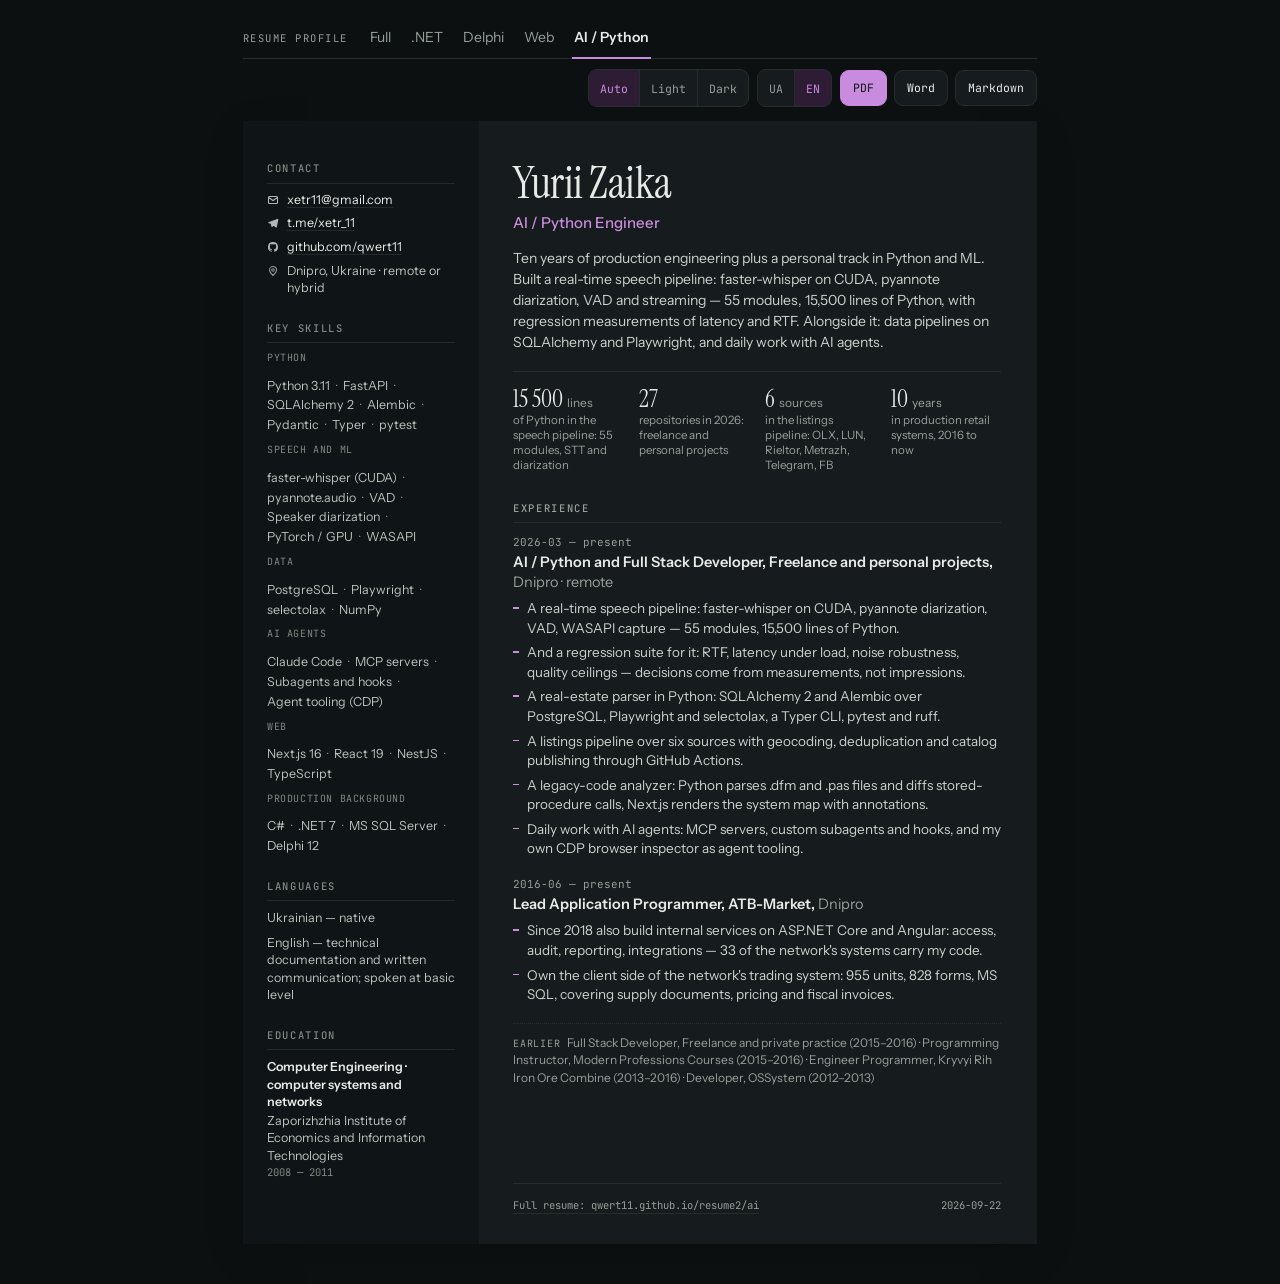
==== output/site/ai/index.html @ b4fb8780 "Одностраничник: профили как в полном резюме — Full, .NET, Delphi, Web, AI / Python - Переключатель п" ====
<!doctype html>
<html lang="en">
<head>
<meta charset="utf-8">
<meta name="viewport" content="width=device-width,initial-scale=1">
<title>Yurii Zaika — AI / Python Engineer</title>
<meta name="description" content="Ten years of production engineering plus a personal track in Python and ML. Built a real-time speech pipeline: faster-whisper on CUDA, pyannote diarization, VAD and streaming — 55 modules, 15,500 lines of Python, with regression measurements of latency and RTF. Alongside it: data pipelines on SQLAlchemy and Playwright, and daily work with AI agents.">
<link rel="preconnect" href="https://fonts.googleapis.com">
<link rel="preconnect" href="https://fonts.gstatic.com" crossorigin>
<link rel="stylesheet" href="https://fonts.googleapis.com/css2?family=Instrument+Sans:wght@400;500;600&family=Instrument+Serif&family=JetBrains+Mono:wght@400;500&display=swap">
<link rel="stylesheet" href="../assets/css/site.css">
</head>
<body data-target="ai">
<script>window.RESUME_DATA = {"profile": {"name": {"uk": "Юрій Заїка", "en": "Yurii Zaika"}, "location": {"uk": "Дніпро, Україна · віддалено або гібрид", "en": "Dnipro, Ukraine · remote or hybrid"}, "titles": {"full": {"uk": "Провідний інженер ПЗ · .NET та Delphi", "en": "Lead Software Engineer · .NET & Delphi"}, "dotnet": {"uk": "Senior .NET інженер", "en": "Senior .NET Engineer"}, "delphi": {"uk": "Senior Delphi інженер · модернізація legacy", "en": "Senior Delphi Engineer · Legacy Modernization"}, "web": {"uk": "Full Stack інженер · .NET та Angular", "en": "Full Stack Engineer · .NET & Angular"}, "ai": {"uk": "AI / Python інженер", "en": "AI / Python Engineer"}}, "summary": {"full": {"uk": "Десять років усередині ядра однієї роздрібної мережі: торгова система на Delphi, якою щодня працюють магазини, і сервіси на ASP.NET Core, що поступово забирають її функції. Доступи для 2000+ користувачів, фіскальні та EDI-інтеграції, міграція клієнта з Delphi 6 на Delphi 12.", "en": "Ten years inside the core systems of one retail network: a Delphi trading platform that stores run on daily, and ASP.NET Core services that keep taking over its functions. Access control for 2,000+ users, fiscal and EDI integrations, and an ongoing Delphi 6 to Delphi 12 client migration."}, "dotnet": {"uk": "Senior .NET інженер: ASP.NET Core та Web API на .NET 7, EF Core і T-SQL, інтеграції з Kafka, EDI, M.E.Doc та Oracle EBS, аутентифікація через OIDC, ADFS і Kerberos. Власна система керування доступом на 2000+ користувачів.", "en": "Senior .NET engineer: ASP.NET Core and Web API on .NET 7, EF Core and T-SQL, integrations over Kafka, EDI, M.E.Doc and Oracle EBS, authentication through OIDC, ADFS and Kerberos. Built the in-house access management system used by 2,000+ people."}, "delphi": {"uk": "Delphi-інженер із десятирічним досвідом супроводу торгової системи у продакшені: 955 модулів, 828 форм, MS SQL. Веду міграцію клієнта з Delphi 6 на Delphi 12 і написав інструмент звіряння форм та мапінгу БД між версіями.", "en": "Delphi engineer with ten years of production ownership of a retail trading system: 955 units, 828 forms, MS SQL. Currently migrating the client from Delphi 6 to Delphi 12, with a purpose-built tool that diffs forms and database mappings between the two versions."}, "web": {"uk": "Full stack інженер: ASP.NET Core та Web API на бекенді, Angular 13 з Kendo UI і Razor на фронті, real-time через SignalR. Внутрішні системи для роздрібної мережі — доступи, аудит, звітність, інтеграції.", "en": "Full stack engineer: ASP.NET Core and Web API on the back end, Angular 13 with Kendo UI and Razor on the front, real-time over SignalR. Internal systems for a retail network: access control, audit, reporting, integrations."}, "ai": {"uk": "Десять років промислової розробки — і власний трек у Python та ML. Побудував голосовий пайплайн реального часу: faster-whisper на CUDA, діаризація pyannote, VAD і потокова обробка — 55 модулів, 15 500 рядків Python, з регресійними замірами затримки та RTF. Поряд — конвеєри даних на SQLAlchemy і Playwright та щоденна робота з ІІ-агентами.", "en": "Ten years of production engineering plus a personal track in Python and ML. Built a real-time speech pipeline: faster-whisper on CUDA, pyannote diarization, VAD and streaming — 55 modules, 15,500 lines of Python, with regression measurements of latency and RTF. Alongside it: data pipelines on SQLAlchemy and Playwright, and daily work with AI agents."}}, "contacts": [{"id": "email", "label": "xetr11@gmail.com", "href": "mailto:xetr11@gmail.com"}, {"id": "telegram", "label": "t.me/xetr_11", "href": "https://t.me/xetr_11"}, {"id": "github", "label": "github.com/qwert11", "href": "https://github.com/qwert11"}], "metrics": [{"value": "10", "unit": {"uk": "років", "en": "years"}, "label": {"uk": "у виробничих системах роздрібу, з 2016 і донині", "en": "in production retail systems, 2016 to now"}, "tags": ["full", "dotnet", "delphi", "web", "ai"]}, {"value": "2 000+", "unit": {"uk": "", "en": ""}, "label": {"uk": "користувачів у системі доступів, яку я побудував", "en": "users on the access system I built"}, "tags": ["full", "dotnet", "web"]}, {"value": "33", "unit": {"uk": "", "en": ""}, "label": {"uk": "внутрішні системи мережі, у яких є мій код", "en": "internal systems of the network carry my code"}, "tags": ["full", "dotnet", "delphi", "web"]}, {"value": "2", "unit": {"uk": "стеки", "en": "stacks"}, "label": {"uk": "Delphi і .NET — паралельно, без зупинки бізнесу", "en": "Delphi and .NET in parallel, with the business running"}, "tags": ["full", "delphi"]}, {"value": "955", "unit": {"uk": "модулів", "en": "units"}, "label": {"uk": "і 828 форм у клієнті торгової системи", "en": "and 828 forms in the trading system client"}, "tags": ["delphi"]}, {"value": ".NET 7", "unit": {"uk": "", "en": ""}, "label": {"uk": "основна платформа сервісів; ще 3.1, 5 і 6 у супроводі", "en": "the main service platform; 3.1, 5 and 6 also in support"}, "tags": ["dotnet", "web"]}, {"value": "15 500", "unit": {"uk": "рядків", "en": "lines"}, "label": {"uk": "Python у голосовому пайплайні: 55 модулів, STT і діаризація", "en": "of Python in the speech pipeline: 55 modules, STT and diarization"}, "tags": ["ai", "python"]}, {"value": "27", "unit": {"uk": "", "en": ""}, "label": {"uk": "репозиторіїв за 2026 рік: фриланс і власні проєкти", "en": "repositories in 2026: freelance and personal projects"}, "tags": ["ai", "python", "web"]}, {"value": "6", "unit": {"uk": "джерел", "en": "sources"}, "label": {"uk": "у конвеєрі збору оголошень: OLX, ЛУН, Rieltor, Metrazh, Telegram, FB", "en": "in the listings pipeline: OLX, LUN, Rieltor, Metrazh, Telegram, FB"}, "tags": ["ai", "python"]}], "sections": {"stack": {"uk": "Стек", "en": "Stack"}, "strengths": {"uk": "Що я зробив", "en": "What I delivered"}, "summary_cards": {"uk": "Коротко", "en": "At a glance"}, "projects": {"uk": "Ключові проєкти", "en": "Key projects"}, "details": {"uk": "Досвід", "en": "Experience"}, "education": {"uk": "Освіта та сертифікати", "en": "Education and certificates"}, "domain": {"uk": "Предметна область", "en": "Domain knowledge"}, "languages": {"uk": "Мови", "en": "Languages"}, "side": {"uk": "Код на GitHub", "en": "Code on GitHub"}}, "ui": {"auto": {"uk": "Авто", "en": "Auto"}, "light": {"uk": "Світла", "en": "Light"}, "dark": {"uk": "Темна", "en": "Dark"}, "pdf": {"uk": "PDF", "en": "PDF"}, "word": {"uk": "Word", "en": "Word"}, "markdown": {"uk": "Markdown", "en": "Markdown"}, "full": {"uk": "Все", "en": "Full"}, "dotnet": {"uk": ".NET", "en": ".NET"}, "delphi": {"uk": "Delphi", "en": "Delphi"}, "web": {"uk": "Web", "en": "Web"}, "ai": {"uk": "AI / Python", "en": "AI / Python"}, "ua": {"uk": "Укр", "en": "UA"}, "en": {"uk": "Анг", "en": "EN"}, "details_anchor": {"uk": "Деталі нижче", "en": "Details below"}, "present": {"uk": "донині", "en": "present"}, "profiles_hint": {"uk": "Профіль резюме", "en": "Resume profile"}}}, "sections": {"stack": {"uk": "Стек", "en": "Stack"}, "strengths": {"uk": "Що я зробив", "en": "What I delivered"}, "summary_cards": {"uk": "Коротко", "en": "At a glance"}, "projects": {"uk": "Ключові проєкти", "en": "Key projects"}, "details": {"uk": "Досвід", "en": "Experience"}, "education": {"uk": "Освіта та сертифікати", "en": "Education and certificates"}, "domain": {"uk": "Предметна область", "en": "Domain knowledge"}, "languages": {"uk": "Мови", "en": "Languages"}, "side": {"uk": "Код на GitHub", "en": "Code on GitHub"}}, "ui": {"auto": {"uk": "Авто", "en": "Auto"}, "light": {"uk": "Світла", "en": "Light"}, "dark": {"uk": "Темна", "en": "Dark"}, "pdf": {"uk": "PDF", "en": "PDF"}, "word": {"uk": "Word", "en": "Word"}, "markdown": {"uk": "Markdown", "en": "Markdown"}, "full": {"uk": "Все", "en": "Full"}, "dotnet": {"uk": ".NET", "en": ".NET"}, "delphi": {"uk": "Delphi", "en": "Delphi"}, "web": {"uk": "Web", "en": "Web"}, "ai": {"uk": "AI / Python", "en": "AI / Python"}, "ua": {"uk": "Укр", "en": "UA"}, "en": {"uk": "Анг", "en": "EN"}, "details_anchor": {"uk": "Деталі нижче", "en": "Details below"}, "present": {"uk": "донині", "en": "present"}, "profiles_hint": {"uk": "Профіль резюме", "en": "Resume profile"}}, "titleTextObj": {"uk": "AI / Python інженер", "en": "AI / Python Engineer"}, "summaryTextObj": {"uk": "Десять років промислової розробки — і власний трек у Python та ML. Побудував голосовий пайплайн реального часу: faster-whisper на CUDA, діаризація pyannote, VAD і потокова обробка — 55 модулів, 15 500 рядків Python, з регресійними замірами затримки та RTF. Поряд — конвеєри даних на SQLAlchemy і Playwright та щоденна робота з ІІ-агентами.", "en": "Ten years of production engineering plus a personal track in Python and ML. Built a real-time speech pipeline: faster-whisper on CUDA, pyannote diarization, VAD and streaming — 55 modules, 15,500 lines of Python, with regression measurements of latency and RTF. Alongside it: data pipelines on SQLAlchemy and Playwright, and daily work with AI agents."}};</script>
<script src="../assets/js/theme.js"></script>

<a class="skip" href="#main">Skip to content</a>

<div class="page">

  <nav class="profiles" aria-label="Resume profiles">
    <span class="profiles-hint" data-i18n-profiles-hint></span>
    <a href="../index.html" class="" data-i18n-nav-full></a>
    <a href="../dotnet/index.html" class="" data-i18n-nav-dotnet></a>
    <a href="../delphi/index.html" class="" data-i18n-nav-delphi></a>
    <a href="../web/index.html" class="" data-i18n-nav-web></a>
    <a href="../ai/index.html" class="active" data-i18n-nav-ai></a>
  </nav>

  <nav class="tools" aria-label="Page controls">
    <div class="seg" role="group" aria-label="Theme">
      <button type="button" data-theme-mode="auto"></button><button type="button" data-theme-mode="light"></button><button type="button" data-theme-mode="dark"></button>
    </div>
    <div class="seg" role="group" aria-label="Language">
      <button type="button" data-lang="uk"></button><button type="button" data-lang="en"></button>
    </div>
    <div class="dl">
      <a class="btn primary" href="resume.pdf" data-dl-pdf data-i18n-btn-pdf></a>
      <a class="btn" href="resume.docx" data-dl-docx data-i18n-btn-word></a>
      <a class="btn" href="resume.md" data-dl-md data-i18n-btn-markdown></a>
    </div>
  </nav>

  <div class="sheet">

    <aside class="side">
      <section class="sblock">
        <h2 data-i18n-section-contacts></h2>
        <ul class="contacts">
          <li class="c-email"><a href="mailto:xetr11@gmail.com">xetr11@gmail.com</a></li>
          <li class="c-telegram"><a href="https://t.me/xetr_11" target="_blank" rel="noopener">t.me/xetr_11</a></li>
          <li class="c-github"><a href="https://github.com/qwert11" target="_blank" rel="noopener">github.com/qwert11</a></li>
          <li class="c-place" data-uk="Дніпро, Україна · віддалено або гібрид" data-en="Dnipro, Ukraine · remote or hybrid">Dnipro, Ukraine · remote or hybrid</li>
        </ul>
      </section>

      <section class="sblock">
        <h2 data-i18n-section-stack></h2>
        <dl class="stack">
          <dt data-uk="Python" data-en="Python">Python</dt>
          <dd><span data-uk="Python 3.11" data-en="Python 3.11">Python 3.11</span> <span data-uk="FastAPI" data-en="FastAPI">FastAPI</span> <span data-uk="SQLAlchemy 2" data-en="SQLAlchemy 2">SQLAlchemy 2</span> <span data-uk="Alembic" data-en="Alembic">Alembic</span> <span data-uk="Pydantic" data-en="Pydantic">Pydantic</span> <span data-uk="Typer" data-en="Typer">Typer</span> <span data-uk="pytest" data-en="pytest">pytest</span> </dd>
          <dt data-uk="Мова та ML" data-en="Speech and ML">Speech and ML</dt>
          <dd><span data-uk="faster-whisper (CUDA)" data-en="faster-whisper (CUDA)">faster-whisper (CUDA)</span> <span data-uk="pyannote.audio" data-en="pyannote.audio">pyannote.audio</span> <span data-uk="VAD" data-en="VAD">VAD</span> <span data-uk="Діаризація мовців" data-en="Speaker diarization">Speaker diarization</span> <span data-uk="PyTorch / GPU" data-en="PyTorch / GPU">PyTorch / GPU</span> <span data-uk="WASAPI" data-en="WASAPI">WASAPI</span> </dd>
          <dt data-uk="Дані" data-en="Data">Data</dt>
          <dd><span data-uk="PostgreSQL" data-en="PostgreSQL">PostgreSQL</span> <span data-uk="Playwright" data-en="Playwright">Playwright</span> <span data-uk="selectolax" data-en="selectolax">selectolax</span> <span data-uk="NumPy" data-en="NumPy">NumPy</span> </dd>
          <dt data-uk="ІІ-агенти" data-en="AI agents">AI agents</dt>
          <dd><span data-uk="Claude Code" data-en="Claude Code">Claude Code</span> <span data-uk="MCP-сервери" data-en="MCP servers">MCP servers</span> <span data-uk="Субагенти та хуки" data-en="Subagents and hooks">Subagents and hooks</span> <span data-uk="Інструменти для агентів (CDP)" data-en="Agent tooling (CDP)">Agent tooling (CDP)</span> </dd>
          <dt data-uk="Веб" data-en="Web">Web</dt>
          <dd><span data-uk="Next.js 16" data-en="Next.js 16">Next.js 16</span> <span data-uk="React 19" data-en="React 19">React 19</span> <span data-uk="NestJS" data-en="NestJS">NestJS</span> <span data-uk="TypeScript" data-en="TypeScript">TypeScript</span> </dd>
          <dt data-uk="Промисловий фон" data-en="Production background">Production background</dt>
          <dd><span data-uk="C#" data-en="C#">C#</span> <span data-uk=".NET 7" data-en=".NET 7">.NET 7</span> <span data-uk="MS SQL Server" data-en="MS SQL Server">MS SQL Server</span> <span data-uk="Delphi 12" data-en="Delphi 12">Delphi 12</span> </dd>
        </dl>
      </section>

      <section class="sblock">
        <h2 data-i18n-section-languages></h2>
        <ul class="plain">
          <li data-uk="Українська — рідна" data-en="Ukrainian — native">Ukrainian — native</li>
          <li data-uk="Англійська — технічна документація і листування; розмовна — базова" data-en="English — technical documentation and written communication; spoken at basic level">English — technical documentation and written communication; spoken at basic level</li>
        </ul>
      </section>

      <section class="sblock">
        <h2 data-i18n-section-education></h2>
        <ul class="plain edu">
          <li>
            <b data-uk="Комп'ютерна інженерія · комп'ютерні системи та мережі" data-en="Computer Engineering · computer systems and networks">Computer Engineering · computer systems and networks</b>
            <span data-uk="Запорізький інститут економіки та інформаційних технологій" data-en="Zaporizhzhia Institute of Economics and Information Technologies">Zaporizhzhia Institute of Economics and Information Technologies</span>
            <span class="when">2008 — 2011</span>
          </li>
        </ul>
      </section>
    </aside>

    <main id="main" class="body">
      <header class="head">
        <h1 data-i18n-name>Yurii Zaika</h1>
        <p class="role" data-i18n-target-title>AI / Python Engineer</p>
        <p class="summary" data-i18n-summary>Ten years of production engineering plus a personal track in Python and ML. Built a real-time speech pipeline: faster-whisper on CUDA, pyannote diarization, VAD and streaming — 55 modules, 15,500 lines of Python, with regression measurements of latency and RTF. Alongside it: data pipelines on SQLAlchemy and Playwright, and daily work with AI agents.</p>
      </header>

      <ul class="figures">
        <li>
          <b>15 500 <span data-uk="рядків" data-en="lines">lines</span></b>
          <span data-uk="Python у голосовому пайплайні: 55 модулів, STT і діаризація" data-en="of Python in the speech pipeline: 55 modules, STT and diarization">of Python in the speech pipeline: 55 modules, STT and diarization</span>
        </li>
        <li>
          <b>27</b>
          <span data-uk="репозиторіїв за 2026 рік: фриланс і власні проєкти" data-en="repositories in 2026: freelance and personal projects">repositories in 2026: freelance and personal projects</span>
        </li>
        <li>
          <b>6 <span data-uk="джерел" data-en="sources">sources</span></b>
          <span data-uk="у конвеєрі збору оголошень: OLX, ЛУН, Rieltor, Metrazh, Telegram, FB" data-en="in the listings pipeline: OLX, LUN, Rieltor, Metrazh, Telegram, FB">in the listings pipeline: OLX, LUN, Rieltor, Metrazh, Telegram, FB</span>
        </li>
        <li>
          <b>10 <span data-uk="років" data-en="years">years</span></b>
          <span data-uk="у виробничих системах роздрібу, з 2016 і донині" data-en="in production retail systems, 2016 to now">in production retail systems, 2016 to now</span>
        </li>
      </ul>

      <section class="block">
        <h2 data-i18n-section-details></h2>
        <article class="job">
          <p class="when">2026-03 — <span data-i18n-present></span></p>
          <h3><span data-uk="AI / Python та full stack розробник" data-en="AI / Python and Full Stack Developer">AI / Python and Full Stack Developer</span>, <span data-uk="Фриланс і власні проєкти" data-en="Freelance and personal projects">Freelance and personal projects</span>, <span class="city" data-uk="Дніпро · віддалено" data-en="Dnipro · remote">Dnipro · remote</span></h3>
          <ul class="points">
            <li data-uk="Голосовий пайплайн реального часу: faster-whisper на CUDA, діаризація pyannote, VAD, потоковий захват WASAPI — 55 модулів, 15 500 рядків Python." data-en="A real-time speech pipeline: faster-whisper on CUDA, pyannote diarization, VAD, WASAPI capture — 55 modules, 15,500 lines of Python.">A real-time speech pipeline: faster-whisper on CUDA, pyannote diarization, VAD, WASAPI capture — 55 modules, 15,500 lines of Python.</li>
            <li data-uk="Для нього ж — набір регресійних замірів: RTF, затримка під навантаженням, стійкість до шуму, межі якості; рішення приймаю за цифрами, а не на слух." data-en="And a regression suite for it: RTF, latency under load, noise robustness, quality ceilings — decisions come from measurements, not impressions.">And a regression suite for it: RTF, latency under load, noise robustness, quality ceilings — decisions come from measurements, not impressions.</li>
            <li data-uk="Парсер нерухомості на Python: SQLAlchemy 2 і Alembic поверх PostgreSQL, Playwright та selectolax, CLI на Typer, pytest і ruff." data-en="A real-estate parser in Python: SQLAlchemy 2 and Alembic over PostgreSQL, Playwright and selectolax, a Typer CLI, pytest and ruff.">A real-estate parser in Python: SQLAlchemy 2 and Alembic over PostgreSQL, Playwright and selectolax, a Typer CLI, pytest and ruff.</li>
            <li data-uk="Конвеєр збору оголошень із шести джерел із геокодуванням, дедублікацією і публікацією каталогу через GitHub Actions." data-en="A listings pipeline over six sources with geocoding, deduplication and catalog publishing through GitHub Actions.">A listings pipeline over six sources with geocoding, deduplication and catalog publishing through GitHub Actions.</li>
            <li data-uk="Аналізатор legacy-коду: Python розбирає .dfm і .pas та звіряє виклики процедур, Next.js показує карту системи з анотаціями." data-en="A legacy-code analyzer: Python parses .dfm and .pas files and diffs stored-procedure calls, Next.js renders the system map with annotations.">A legacy-code analyzer: Python parses .dfm and .pas files and diffs stored-procedure calls, Next.js renders the system map with annotations.</li>
            <li data-uk="Щоденна робота з ІІ-агентами: MCP-сервери, власні субагенти та хуки, свій CDP-інспектор браузера як інструмент для агентів." data-en="Daily work with AI agents: MCP servers, custom subagents and hooks, and my own CDP browser inspector as agent tooling.">Daily work with AI agents: MCP servers, custom subagents and hooks, and my own CDP browser inspector as agent tooling.</li>
          </ul>
        </article>
        <article class="job">
          <p class="when">2016-06 — <span data-i18n-present></span></p>
          <h3><span data-uk="Провідний прикладний програміст" data-en="Lead Application Programmer">Lead Application Programmer</span>, <span data-uk="АТБ-Маркет" data-en="ATB-Market">ATB-Market</span>, <span class="city" data-uk="Дніпро" data-en="Dnipro">Dnipro</span></h3>
          <ul class="points">
            <li data-uk="З 2018 паралельно будую внутрішні сервіси на ASP.NET Core і Angular: доступи, аудит, звітність, інтеграції — 33 системи мережі містять мій код." data-en="Since 2018 also build internal services on ASP.NET Core and Angular: access, audit, reporting, integrations — 33 of the network's systems carry my code.">Since 2018 also build internal services on ASP.NET Core and Angular: access, audit, reporting, integrations — 33 of the network's systems carry my code.</li>
            <li data-uk="Відповідаю за клієнтську частину торгової системи мережі: 955 модулів, 828 форм, MS SQL — документи постачання, ціни, фіскальні накладні." data-en="Own the client side of the network's trading system: 955 units, 828 forms, MS SQL, covering supply documents, pricing and fiscal invoices.">Own the client side of the network's trading system: 955 units, 828 forms, MS SQL, covering supply documents, pricing and fiscal invoices.</li>
          </ul>
        </article>
        <p class="earlier"><span class="lbl" data-i18n-earlier></span> <span data-uk="Фулстек-розробник, Фриланс і приватна практика (2015–2016) · Викладач програмування, Курси сучасних професій (2015–2016) · Інженер-програміст, Криворізький залізорудний комбінат (2013–2016) · Програміст, ОССистем (2012–2013)" data-en="Full Stack Developer, Freelance and private practice (2015–2016) · Programming Instructor, Modern Professions Courses (2015–2016) · Engineer Programmer, Kryvyi Rih Iron Ore Combine (2013–2016) · Developer, OSSystem (2012–2013)">Full Stack Developer, Freelance and private practice (2015–2016) · Programming Instructor, Modern Professions Courses (2015–2016) · Engineer Programmer, Kryvyi Rih Iron Ore Combine (2013–2016) · Developer, OSSystem (2012–2013)</span></p>
      </section>

      <footer class="foot">
        <a href="https://qwert11.github.io/resume2/ai/" target="_blank" rel="noopener" data-i18n-full-link>https://qwert11.github.io/resume2/ai/</a>
        <span class="muted">2026-09-22</span>
      </footer>
    </main>

  </div>
</div>

<script src="../assets/js/i18n.js"></script>
</body>
</html>
---- output/site/assets/css/site.css ----
/* ---------------------------------------------------------------
   One-page resume: an A4 sheet with a dark side column.
   Screen: the sheet at A4 proportions on a tinted ground.
   Print: exactly one A4 page, the side column running full height.
   Type: Instrument Serif (name) · Instrument Sans (text) · JetBrains Mono (data)
   --------------------------------------------------------------- */

:root{
  --ground:#E6E8E5;
  --sheet:#FFFFFF;
  --side:#2B3034;
  --side-ink:#F2F4F1;
  --side-soft:#C9CFCA;
  --side-muted:#98A19B;
  --side-line:#3E4449;
  --ink:#111417;
  --ink-soft:#2C3335;
  --muted:#5C6560;
  --line:#DCE0DA;
  --accent:#14614E;
  --accent-soft:#E3EFE9;
  --accent-ink:#FFFFFF;
  color-scheme:light;
}
:root[data-theme="dark"]{
  --ground:#0C1011;
  --sheet:#161B1D;
  --side:#0F1416;
  --side-ink:#E7EBE8;
  --side-soft:#B9C2BC;
  --side-muted:#7E8983;
  --side-line:#232A2C;
  --ink:#E7EBE8;
  --ink-soft:#CAD2CD;
  --muted:#95A09A;
  --line:#262D2F;
  --accent:#5CC79E;
  --accent-soft:#16332A;
  --accent-ink:#0A1311;
  color-scheme:dark;
}

body[data-target="dotnet"]{--accent:#4B32A8;--accent-soft:#EAE6F8}
body[data-target="delphi"]{--accent:#9E4522;--accent-soft:#F6E7DF}
body[data-target="web"]{--accent:#0F6472;--accent-soft:#E0EEF1}
body[data-target="ai"]{--accent:#7A3E8F;--accent-soft:#F1E6F5}
:root[data-theme="dark"] body[data-target="dotnet"]{--accent:#A48CF0;--accent-soft:#221B3C}
:root[data-theme="dark"] body[data-target="delphi"]{--accent:#E0875C;--accent-soft:#332015}
:root[data-theme="dark"] body[data-target="web"]{--accent:#55C2CE;--accent-soft:#122E33}
:root[data-theme="dark"] body[data-target="ai"]{--accent:#C98BDD;--accent-soft:#2E1C35}

*{box-sizing:border-box}
html,body{margin:0;padding:0}
body{
  background:var(--ground);
  color:var(--ink);
  font-family:"Instrument Sans","Segoe UI",Helvetica,Arial,sans-serif;
  font-size:14px;
  line-height:1.45;
  -webkit-font-smoothing:antialiased;
}
a{color:var(--accent)}
a:focus-visible,button:focus-visible{outline:2px solid var(--accent);outline-offset:2px}
.skip{position:absolute;left:-9999px;top:0;background:var(--accent);color:var(--accent-ink);padding:10px 14px;z-index:5}
.skip:focus{left:12px;top:12px}
p{margin:0}
h2{
  margin:0 0 8px;font-family:"JetBrains Mono",monospace;font-size:10.5px;font-weight:500;
  letter-spacing:.16em;text-transform:uppercase;
}

.page{max-width:794px;margin:0 auto;padding:18px 0 40px}

/* ---------- profile switcher and controls above the sheet ---------- */
.profiles{display:flex;flex-wrap:wrap;align-items:center;gap:4px 16px;margin:0 0 10px;border-bottom:1px solid var(--line)}
.profiles-hint{
  font-family:"JetBrains Mono",monospace;font-size:10.5px;letter-spacing:.14em;
  text-transform:uppercase;color:var(--muted);margin-right:4px;
}
.profiles a{
  padding:9px 2px 10px;color:var(--muted);text-decoration:none;min-height:36px;
  font-size:14px;border-bottom:2px solid transparent;margin-bottom:-1px;
}
.profiles a:hover{color:var(--ink)}
.profiles a.active{color:var(--ink);border-bottom-color:var(--accent);font-weight:600}
.tools{display:flex;flex-wrap:wrap;align-items:center;justify-content:flex-end;gap:8px;margin:0 0 14px}
.seg{display:inline-flex;border:1px solid var(--line);border-radius:9px;overflow:hidden;background:var(--sheet)}
.seg button{
  border:0;background:transparent;color:var(--muted);cursor:pointer;
  font-family:"JetBrains Mono",monospace;font-size:11.5px;padding:7px 11px;min-height:36px;
}
.seg button+button{border-left:1px solid var(--line)}
.seg button.active{background:var(--accent-soft);color:var(--accent)}
.dl{display:flex;gap:7px;flex-wrap:wrap;justify-content:flex-end}
.btn{
  display:inline-flex;align-items:center;min-height:36px;
  border:1px solid var(--line);border-radius:9px;padding:6px 12px;
  background:var(--sheet);color:var(--ink);text-decoration:none;
  font-family:"JetBrains Mono",monospace;font-size:11.5px;
}
.btn:hover{border-color:var(--accent);color:var(--accent)}
.btn.primary{background:var(--accent);border-color:var(--accent);color:var(--accent-ink)}

/* ---------- the sheet ---------- */
.sheet{
  display:grid;grid-template-columns:236px minmax(0,1fr);
  background:var(--sheet);min-height:1123px;
  box-shadow:0 1px 2px rgba(0,0,0,.08),0 12px 40px rgba(0,0,0,.10);
}

/* ---------- side column ---------- */
.side{
  background:var(--side);color:var(--side-ink);
  padding:40px 24px 32px;
}
.side h2{color:var(--side-muted);border-bottom:1px solid var(--side-line);padding-bottom:6px}
.sblock+.sblock{margin-top:24px}
.contacts{list-style:none;margin:0;padding:0;display:flex;flex-direction:column;gap:7px;font-size:12.5px;line-height:1.35}
.contacts li{position:relative;padding-left:20px;word-break:break-word}
.contacts li::before{
  content:"";position:absolute;left:0;top:2px;width:12px;height:12px;
  background:currentColor;opacity:.75;
  -webkit-mask:var(--icon) center/contain no-repeat;mask:var(--icon) center/contain no-repeat;
}
.c-email{--icon:url("data:image/svg+xml,%3Csvg xmlns='http://www.w3.org/2000/svg' viewBox='0 0 24 24' fill='none' stroke='%23000' stroke-width='2.2'%3E%3Crect x='3' y='5' width='18' height='14' rx='2'/%3E%3Cpath d='M3 7l9 6 9-6'/%3E%3C/svg%3E")}
.c-telegram{--icon:url("data:image/svg+xml,%3Csvg xmlns='http://www.w3.org/2000/svg' viewBox='0 0 24 24' fill='%23000'%3E%3Cpath d='M21.5 3.5L2.8 10.7c-1 .4-1 1.2-.2 1.5l4.7 1.5 1.8 5.6c.2.6.4.8.9.8.4 0 .6-.2.9-.4l2.3-2.2 4.7 3.5c.9.5 1.5.2 1.7-.8l3.1-14.7c.3-1.3-.5-1.8-1.2-1.5z'/%3E%3C/svg%3E")}
.c-github{--icon:url("data:image/svg+xml,%3Csvg xmlns='http://www.w3.org/2000/svg' viewBox='0 0 24 24' fill='%23000'%3E%3Cpath d='M12 2a10 10 0 00-3.2 19.5c.5.1.7-.2.7-.5v-1.8c-2.8.6-3.4-1.3-3.4-1.3-.4-1.2-1.1-1.5-1.1-1.5-.9-.6.1-.6.1-.6 1 .1 1.5 1 1.5 1 .9 1.6 2.4 1.1 3 .9.1-.7.4-1.1.6-1.4-2.2-.2-4.6-1.1-4.6-4.9 0-1.1.4-2 1-2.7-.1-.3-.4-1.3.1-2.7 0 0 .8-.3 2.8 1a9.5 9.5 0 015 0c1.9-1.3 2.8-1 2.8-1 .5 1.4.2 2.4.1 2.7.6.7 1 1.6 1 2.7 0 3.8-2.3 4.7-4.6 4.9.4.3.7.9.7 1.9v2.8c0 .3.2.6.7.5A10 10 0 0012 2z'/%3E%3C/svg%3E")}
.c-place{--icon:url("data:image/svg+xml,%3Csvg xmlns='http://www.w3.org/2000/svg' viewBox='0 0 24 24' fill='none' stroke='%23000' stroke-width='2.2'%3E%3Cpath d='M12 21s-7-6.2-7-11a7 7 0 0114 0c0 4.8-7 11-7 11z'/%3E%3Ccircle cx='12' cy='10' r='2.5'/%3E%3C/svg%3E");color:var(--side-soft)}
.contacts a{color:var(--side-ink);text-decoration:none;border-bottom:1px solid var(--side-line)}
.contacts a:hover{color:#fff;border-bottom-color:var(--side-soft)}

.stack{margin:0;display:flex;flex-direction:column;gap:9px}
.stack dt{
  font-family:"JetBrains Mono",monospace;font-size:10px;letter-spacing:.06em;
  text-transform:uppercase;color:var(--side-muted);
}
.stack dd{margin:3px 0 0;display:flex;flex-wrap:wrap;gap:3px 0;font-size:12.5px;line-height:1.35;color:var(--side-soft)}
.stack dd span{white-space:nowrap}
.stack dd span:not(:last-child)::after{content:"·";color:var(--side-muted);margin:0 6px}

.plain{list-style:none;margin:0;padding:0;display:flex;flex-direction:column;gap:7px}
.side .plain li{font-size:12.5px;line-height:1.4;color:var(--side-soft)}
.edu li{display:flex;flex-direction:column;gap:1px}
.edu b{font-weight:600;color:var(--side-ink)}
.edu .when{font-family:"JetBrains Mono",monospace;font-size:10.5px;color:var(--side-muted)}

/* ---------- main column ---------- */
.body{padding:40px 36px 30px 34px;display:flex;flex-direction:column}
.head{text-align:left}
h1{
  margin:0;font-family:"Instrument Serif",Georgia,serif;font-weight:400;
  font-size:44px;line-height:1.02;letter-spacing:-.01em;
}
.role{margin:6px 0 0;font-size:15px;font-weight:500;color:var(--accent)}
.summary{margin:14px 0 0;font-size:14px;line-height:1.5;color:var(--ink-soft)}

.figures{
  display:grid;grid-template-columns:repeat(4,1fr);gap:10px 16px;
  margin:18px 0 0;padding:14px 0 0;border-top:1px solid var(--line);list-style:none;
}
.figures b{
  display:block;font-family:"Instrument Serif",Georgia,serif;font-weight:400;
  font-size:24px;line-height:1.05;font-variant-numeric:tabular-nums;
}
.figures b span{font-family:"Instrument Sans",sans-serif;font-size:12px;color:var(--muted)}
.figures li>span{display:block;margin-top:2px;font-size:11.5px;line-height:1.3;color:var(--muted)}

.block{margin-top:28px}
.body h2{color:var(--muted);border-bottom:1px solid var(--line);padding-bottom:6px;margin-bottom:12px}
.job+.job{margin-top:18px}
.job .when{font-family:"JetBrains Mono",monospace;font-size:11px;color:var(--muted);font-variant-numeric:tabular-nums}
h3{margin:2px 0 0;font-size:14.5px;font-weight:600;line-height:1.35}
h3 .city{font-weight:400;color:var(--muted)}
.points{list-style:none;margin:7px 0 0;padding:0;display:flex;flex-direction:column;gap:5px}
.points li{position:relative;padding-left:14px;font-size:13.5px;line-height:1.45;color:var(--ink-soft)}
.points li::before{content:"";position:absolute;left:0;top:8px;width:6px;height:1.5px;background:var(--accent)}
.earlier{margin-top:18px;padding-top:10px;border-top:1px dotted var(--line);font-size:12px;line-height:1.45;color:var(--muted)}
.earlier .lbl{font-family:"JetBrains Mono",monospace;font-size:10px;letter-spacing:.08em;text-transform:uppercase;margin-right:4px}

.foot{
  margin-top:auto;padding-top:14px;
  display:flex;flex-wrap:wrap;justify-content:space-between;gap:6px 18px;
  border-top:1px solid var(--line);
  font-family:"JetBrains Mono",monospace;font-size:10.5px;color:var(--muted);
}
.foot a{color:var(--muted);text-decoration:none;border-bottom:1px solid var(--line)}
.foot a:hover{color:var(--accent);border-bottom-color:var(--accent)}
.muted{color:var(--muted)}

/* ---------- mobile ---------- */
@media screen and (max-width:820px){
  .page{padding:12px 0 24px}
  .tools,.profiles{padding:0 16px;justify-content:flex-start}
  .dl{justify-content:flex-start}
  .sheet{grid-template-columns:1fr;min-height:0;box-shadow:none}
  .side{order:2;padding:26px 16px 28px}
  .body{order:1;padding:28px 16px 22px}
  h1{font-size:clamp(32px,9vw,42px)}
  .figures{grid-template-columns:repeat(2,1fr)}
  .foot{margin-top:22px}
}
@media screen and (max-width:380px){
  .figures{grid-template-columns:1fr}
  .seg button,.btn{font-size:11px;padding:6px 9px}
}

/* ---------- print: one A4 page ---------- */
@page{size:A4;margin:0}
@media print{
  :root{
    --ground:#fff;--sheet:#fff;
    --side:#EEF0ED;--side-ink:#000;--side-soft:#1c1f21;--side-muted:#4a4f4d;--side-line:#c9cdc8;
    --ink:#000;--ink-soft:#15181a;--muted:#4a4f4d;--line:#b9bdb8;--accent:#000;--accent-soft:#eee;
  }
  html,body{background:#fff}
  body{font-size:9.2pt;line-height:1.3}
  .page{max-width:none;margin:0;padding:0}
  .tools,.profiles,.skip,.foot .muted{display:none}
  .sheet{
    grid-template-columns:60mm minmax(0,1fr);
    width:210mm;height:296.5mm;min-height:0;overflow:hidden;box-shadow:none;
    -webkit-print-color-adjust:exact;print-color-adjust:exact;
  }
  .side{padding:13mm 6mm 10mm 7mm;background:var(--side)}
  .body{padding:12mm 10mm 9mm 8mm}
  h2{font-size:7.4pt;margin-bottom:4px;padding-bottom:2px}
  .sblock+.sblock{margin-top:15px}
  .contacts{font-size:8.4pt;gap:5px}
  .contacts li{padding-left:15px}
  .contacts li::before{width:9px;height:9px;top:2px;opacity:1}
  .contacts a{border-bottom:0}
  .stack{gap:7px}
  .stack dt{font-size:7pt}
  .stack dd{font-size:8.4pt;line-height:1.3;gap:2px 0}
  .stack dd span:not(:last-child)::after{margin:0 4px}
  .side .plain li{font-size:8.4pt;line-height:1.3}
  .plain{gap:5px}
  .edu .when{font-size:7.2pt}
  h1{font-size:24pt}
  .role{font-size:10.2pt;margin-top:2px}
  .summary{margin-top:8px;font-size:9.2pt;line-height:1.35}
  .figures{margin-top:10px;padding-top:8px;gap:0 10px}
  .figures b{font-size:13.5pt;line-height:1.1}
  .figures b span{font-size:8pt}
  .figures li>span{margin-top:2px;font-size:7.4pt;line-height:1.25}
  .block{margin-top:12px}
  .body h2{margin-bottom:7px}
  .job+.job{margin-top:9px}
  .job .when{font-size:7.6pt}
  h3{font-size:9.6pt;margin-top:1px}
  .points{margin-top:4px;gap:2.5px}
  .points li{font-size:8.9pt;line-height:1.32;padding-left:10px}
  .points li::before{top:6px;width:5px}
  .earlier{margin-top:9px;padding-top:6px;font-size:8.2pt}
  .earlier .lbl{font-size:6.8pt}
  .foot{padding-top:5px;font-size:7.4pt}
  .job,.plain li,.figures li{break-inside:avoid}
  a{text-decoration:none;color:inherit}
}
@media (prefers-reduced-motion:reduce){*{animation:none!important;transition:none!important}}
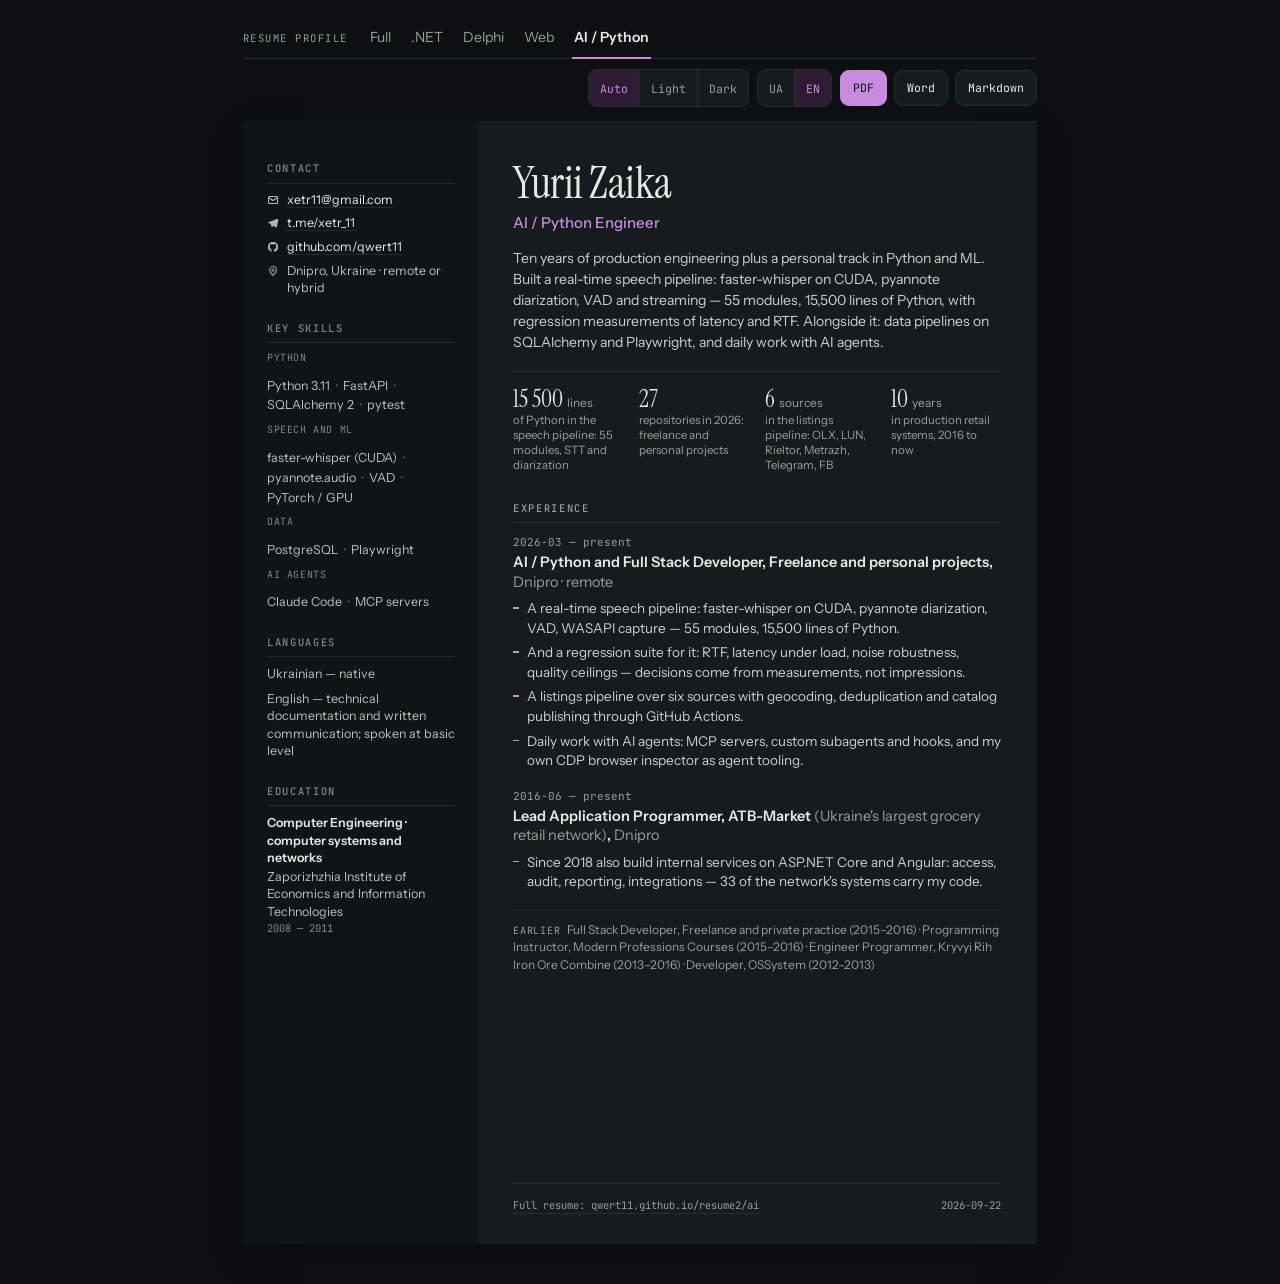
==== commit 5aff63d4: "Одностраничник: половина листа — только вехи, которые продают - На профиль не больше пяти пунктов, ч" ====
--- a/output/site/ai/index.html
+++ b/output/site/ai/index.html
@@ -58,17 +58,13 @@
         <h2 data-i18n-section-stack></h2>
         <dl class="stack">
           <dt data-uk="Python" data-en="Python">Python</dt>
-          <dd><span data-uk="Python 3.11" data-en="Python 3.11">Python 3.11</span> <span data-uk="FastAPI" data-en="FastAPI">FastAPI</span> <span data-uk="SQLAlchemy 2" data-en="SQLAlchemy 2">SQLAlchemy 2</span> <span data-uk="Alembic" data-en="Alembic">Alembic</span> <span data-uk="Pydantic" data-en="Pydantic">Pydantic</span> <span data-uk="Typer" data-en="Typer">Typer</span> <span data-uk="pytest" data-en="pytest">pytest</span> </dd>
+          <dd><span data-uk="Python 3.11" data-en="Python 3.11">Python 3.11</span> <span data-uk="FastAPI" data-en="FastAPI">FastAPI</span> <span data-uk="SQLAlchemy 2" data-en="SQLAlchemy 2">SQLAlchemy 2</span> <span data-uk="pytest" data-en="pytest">pytest</span> </dd>
           <dt data-uk="Мова та ML" data-en="Speech and ML">Speech and ML</dt>
-          <dd><span data-uk="faster-whisper (CUDA)" data-en="faster-whisper (CUDA)">faster-whisper (CUDA)</span> <span data-uk="pyannote.audio" data-en="pyannote.audio">pyannote.audio</span> <span data-uk="VAD" data-en="VAD">VAD</span> <span data-uk="Діаризація мовців" data-en="Speaker diarization">Speaker diarization</span> <span data-uk="PyTorch / GPU" data-en="PyTorch / GPU">PyTorch / GPU</span> <span data-uk="WASAPI" data-en="WASAPI">WASAPI</span> </dd>
+          <dd><span data-uk="faster-whisper (CUDA)" data-en="faster-whisper (CUDA)">faster-whisper (CUDA)</span> <span data-uk="pyannote.audio" data-en="pyannote.audio">pyannote.audio</span> <span data-uk="VAD" data-en="VAD">VAD</span> <span data-uk="PyTorch / GPU" data-en="PyTorch / GPU">PyTorch / GPU</span> </dd>
           <dt data-uk="Дані" data-en="Data">Data</dt>
-          <dd><span data-uk="PostgreSQL" data-en="PostgreSQL">PostgreSQL</span> <span data-uk="Playwright" data-en="Playwright">Playwright</span> <span data-uk="selectolax" data-en="selectolax">selectolax</span> <span data-uk="NumPy" data-en="NumPy">NumPy</span> </dd>
+          <dd><span data-uk="PostgreSQL" data-en="PostgreSQL">PostgreSQL</span> <span data-uk="Playwright" data-en="Playwright">Playwright</span> </dd>
           <dt data-uk="ІІ-агенти" data-en="AI agents">AI agents</dt>
-          <dd><span data-uk="Claude Code" data-en="Claude Code">Claude Code</span> <span data-uk="MCP-сервери" data-en="MCP servers">MCP servers</span> <span data-uk="Субагенти та хуки" data-en="Subagents and hooks">Subagents and hooks</span> <span data-uk="Інструменти для агентів (CDP)" data-en="Agent tooling (CDP)">Agent tooling (CDP)</span> </dd>
-          <dt data-uk="Веб" data-en="Web">Web</dt>
-          <dd><span data-uk="Next.js 16" data-en="Next.js 16">Next.js 16</span> <span data-uk="React 19" data-en="React 19">React 19</span> <span data-uk="NestJS" data-en="NestJS">NestJS</span> <span data-uk="TypeScript" data-en="TypeScript">TypeScript</span> </dd>
-          <dt data-uk="Промисловий фон" data-en="Production background">Production background</dt>
-          <dd><span data-uk="C#" data-en="C#">C#</span> <span data-uk=".NET 7" data-en=".NET 7">.NET 7</span> <span data-uk="MS SQL Server" data-en="MS SQL Server">MS SQL Server</span> <span data-uk="Delphi 12" data-en="Delphi 12">Delphi 12</span> </dd>
+          <dd><span data-uk="Claude Code" data-en="Claude Code">Claude Code</span> <span data-uk="MCP-сервери" data-en="MCP servers">MCP servers</span> </dd>
         </dl>
       </section>
 
@@ -126,18 +122,15 @@
           <ul class="points">
             <li data-uk="Голосовий пайплайн реального часу: faster-whisper на CUDA, діаризація pyannote, VAD, потоковий захват WASAPI — 55 модулів, 15 500 рядків Python." data-en="A real-time speech pipeline: faster-whisper on CUDA, pyannote diarization, VAD, WASAPI capture — 55 modules, 15,500 lines of Python.">A real-time speech pipeline: faster-whisper on CUDA, pyannote diarization, VAD, WASAPI capture — 55 modules, 15,500 lines of Python.</li>
             <li data-uk="Для нього ж — набір регресійних замірів: RTF, затримка під навантаженням, стійкість до шуму, межі якості; рішення приймаю за цифрами, а не на слух." data-en="And a regression suite for it: RTF, latency under load, noise robustness, quality ceilings — decisions come from measurements, not impressions.">And a regression suite for it: RTF, latency under load, noise robustness, quality ceilings — decisions come from measurements, not impressions.</li>
-            <li data-uk="Парсер нерухомості на Python: SQLAlchemy 2 і Alembic поверх PostgreSQL, Playwright та selectolax, CLI на Typer, pytest і ruff." data-en="A real-estate parser in Python: SQLAlchemy 2 and Alembic over PostgreSQL, Playwright and selectolax, a Typer CLI, pytest and ruff.">A real-estate parser in Python: SQLAlchemy 2 and Alembic over PostgreSQL, Playwright and selectolax, a Typer CLI, pytest and ruff.</li>
             <li data-uk="Конвеєр збору оголошень із шести джерел із геокодуванням, дедублікацією і публікацією каталогу через GitHub Actions." data-en="A listings pipeline over six sources with geocoding, deduplication and catalog publishing through GitHub Actions.">A listings pipeline over six sources with geocoding, deduplication and catalog publishing through GitHub Actions.</li>
-            <li data-uk="Аналізатор legacy-коду: Python розбирає .dfm і .pas та звіряє виклики процедур, Next.js показує карту системи з анотаціями." data-en="A legacy-code analyzer: Python parses .dfm and .pas files and diffs stored-procedure calls, Next.js renders the system map with annotations.">A legacy-code analyzer: Python parses .dfm and .pas files and diffs stored-procedure calls, Next.js renders the system map with annotations.</li>
             <li data-uk="Щоденна робота з ІІ-агентами: MCP-сервери, власні субагенти та хуки, свій CDP-інспектор браузера як інструмент для агентів." data-en="Daily work with AI agents: MCP servers, custom subagents and hooks, and my own CDP browser inspector as agent tooling.">Daily work with AI agents: MCP servers, custom subagents and hooks, and my own CDP browser inspector as agent tooling.</li>
           </ul>
         </article>
         <article class="job">
           <p class="when">2016-06 — <span data-i18n-present></span></p>
-          <h3><span data-uk="Провідний прикладний програміст" data-en="Lead Application Programmer">Lead Application Programmer</span>, <span data-uk="АТБ-Маркет" data-en="ATB-Market">ATB-Market</span>, <span class="city" data-uk="Дніпро" data-en="Dnipro">Dnipro</span></h3>
+          <h3><span data-uk="Провідний прикладний програміст" data-en="Lead Application Programmer">Lead Application Programmer</span>, <span data-uk="АТБ-Маркет" data-en="ATB-Market">ATB-Market</span> <span class="note" data-uk="(найбільша продуктова мережа України)" data-en="(Ukraine's largest grocery retail network)">(Ukraine's largest grocery retail network)</span>, <span class="city" data-uk="Дніпро" data-en="Dnipro">Dnipro</span></h3>
           <ul class="points">
             <li data-uk="З 2018 паралельно будую внутрішні сервіси на ASP.NET Core і Angular: доступи, аудит, звітність, інтеграції — 33 системи мережі містять мій код." data-en="Since 2018 also build internal services on ASP.NET Core and Angular: access, audit, reporting, integrations — 33 of the network's systems carry my code.">Since 2018 also build internal services on ASP.NET Core and Angular: access, audit, reporting, integrations — 33 of the network's systems carry my code.</li>
-            <li data-uk="Відповідаю за клієнтську частину торгової системи мережі: 955 модулів, 828 форм, MS SQL — документи постачання, ціни, фіскальні накладні." data-en="Own the client side of the network's trading system: 955 units, 828 forms, MS SQL, covering supply documents, pricing and fiscal invoices.">Own the client side of the network's trading system: 955 units, 828 forms, MS SQL, covering supply documents, pricing and fiscal invoices.</li>
           </ul>
         </article>
         <p class="earlier"><span class="lbl" data-i18n-earlier></span> <span data-uk="Фулстек-розробник, Фриланс і приватна практика (2015–2016) · Викладач програмування, Курси сучасних професій (2015–2016) · Інженер-програміст, Криворізький залізорудний комбінат (2013–2016) · Програміст, ОССистем (2012–2013)" data-en="Full Stack Developer, Freelance and private practice (2015–2016) · Programming Instructor, Modern Professions Courses (2015–2016) · Engineer Programmer, Kryvyi Rih Iron Ore Combine (2013–2016) · Developer, OSSystem (2012–2013)">Full Stack Developer, Freelance and private practice (2015–2016) · Programming Instructor, Modern Professions Courses (2015–2016) · Engineer Programmer, Kryvyi Rih Iron Ore Combine (2013–2016) · Developer, OSSystem (2012–2013)</span></p>
--- a/output/site/assets/css/site.css
+++ b/output/site/assets/css/site.css
@@ -170,7 +170,7 @@
 .job+.job{margin-top:18px}
 .job .when{font-family:"JetBrains Mono",monospace;font-size:11px;color:var(--muted);font-variant-numeric:tabular-nums}
 h3{margin:2px 0 0;font-size:14.5px;font-weight:600;line-height:1.35}
-h3 .city{font-weight:400;color:var(--muted)}
+h3 .city,h3 .note{font-weight:400;color:var(--muted)}
 .points{list-style:none;margin:7px 0 0;padding:0;display:flex;flex-direction:column;gap:5px}
 .points li{position:relative;padding-left:14px;font-size:13.5px;line-height:1.45;color:var(--ink-soft)}
 .points li::before{content:"";position:absolute;left:0;top:8px;width:6px;height:1.5px;background:var(--accent)}
@@ -213,7 +213,7 @@
     --ink:#000;--ink-soft:#15181a;--muted:#4a4f4d;--line:#b9bdb8;--accent:#000;--accent-soft:#eee;
   }
   html,body{background:#fff}
-  body{font-size:9.2pt;line-height:1.3}
+  body{font-size:9.8pt;line-height:1.32}
   .page{max-width:none;margin:0;padding:0}
   .tools,.profiles,.skip,.foot .muted{display:none}
   .sheet{
@@ -221,37 +221,37 @@
     width:210mm;height:296.5mm;min-height:0;overflow:hidden;box-shadow:none;
     -webkit-print-color-adjust:exact;print-color-adjust:exact;
   }
-  .side{padding:13mm 6mm 10mm 7mm;background:var(--side)}
-  .body{padding:12mm 10mm 9mm 8mm}
+  .side{padding:14mm 6mm 10mm 7mm;background:var(--side)}
+  .body{padding:13mm 11mm 10mm 9mm}
   h2{font-size:7.4pt;margin-bottom:4px;padding-bottom:2px}
-  .sblock+.sblock{margin-top:15px}
-  .contacts{font-size:8.4pt;gap:5px}
+  .sblock+.sblock{margin-top:18px}
+  .contacts{font-size:8.8pt;gap:6px}
   .contacts li{padding-left:15px}
   .contacts li::before{width:9px;height:9px;top:2px;opacity:1}
   .contacts a{border-bottom:0}
-  .stack{gap:7px}
-  .stack dt{font-size:7pt}
-  .stack dd{font-size:8.4pt;line-height:1.3;gap:2px 0}
+  .stack{gap:9px}
+  .stack dt{font-size:7.2pt}
+  .stack dd{font-size:8.8pt;line-height:1.3;gap:2px 0}
   .stack dd span:not(:last-child)::after{margin:0 4px}
-  .side .plain li{font-size:8.4pt;line-height:1.3}
+  .side .plain li{font-size:8.8pt;line-height:1.3}
   .plain{gap:5px}
   .edu .when{font-size:7.2pt}
-  h1{font-size:24pt}
-  .role{font-size:10.2pt;margin-top:2px}
-  .summary{margin-top:8px;font-size:9.2pt;line-height:1.35}
-  .figures{margin-top:10px;padding-top:8px;gap:0 10px}
-  .figures b{font-size:13.5pt;line-height:1.1}
-  .figures b span{font-size:8pt}
-  .figures li>span{margin-top:2px;font-size:7.4pt;line-height:1.25}
-  .block{margin-top:12px}
-  .body h2{margin-bottom:7px}
-  .job+.job{margin-top:9px}
-  .job .when{font-size:7.6pt}
-  h3{font-size:9.6pt;margin-top:1px}
-  .points{margin-top:4px;gap:2.5px}
-  .points li{font-size:8.9pt;line-height:1.32;padding-left:10px}
-  .points li::before{top:6px;width:5px}
-  .earlier{margin-top:9px;padding-top:6px;font-size:8.2pt}
+  h1{font-size:26pt}
+  .role{font-size:10.8pt;margin-top:3px}
+  .summary{margin-top:9px;font-size:9.8pt;line-height:1.38}
+  .figures{margin-top:11px;padding-top:9px;gap:0 10px}
+  .figures b{font-size:14.5pt;line-height:1.1}
+  .figures b span{font-size:8.4pt}
+  .figures li>span{margin-top:2px;font-size:7.8pt;line-height:1.25}
+  .block{margin-top:14px}
+  .body h2{margin-bottom:8px}
+  .job+.job{margin-top:11px}
+  .job .when{font-size:8pt}
+  h3{font-size:10.2pt;margin-top:1px}
+  .points{margin-top:5px;gap:3px}
+  .points li{font-size:9.6pt;line-height:1.34;padding-left:11px}
+  .points li::before{top:7px;width:5px}
+  .earlier{margin-top:11px;padding-top:7px;font-size:8.6pt}
   .earlier .lbl{font-size:6.8pt}
   .foot{padding-top:5px;font-size:7.4pt}
   .job,.plain li,.figures li{break-inside:avoid}
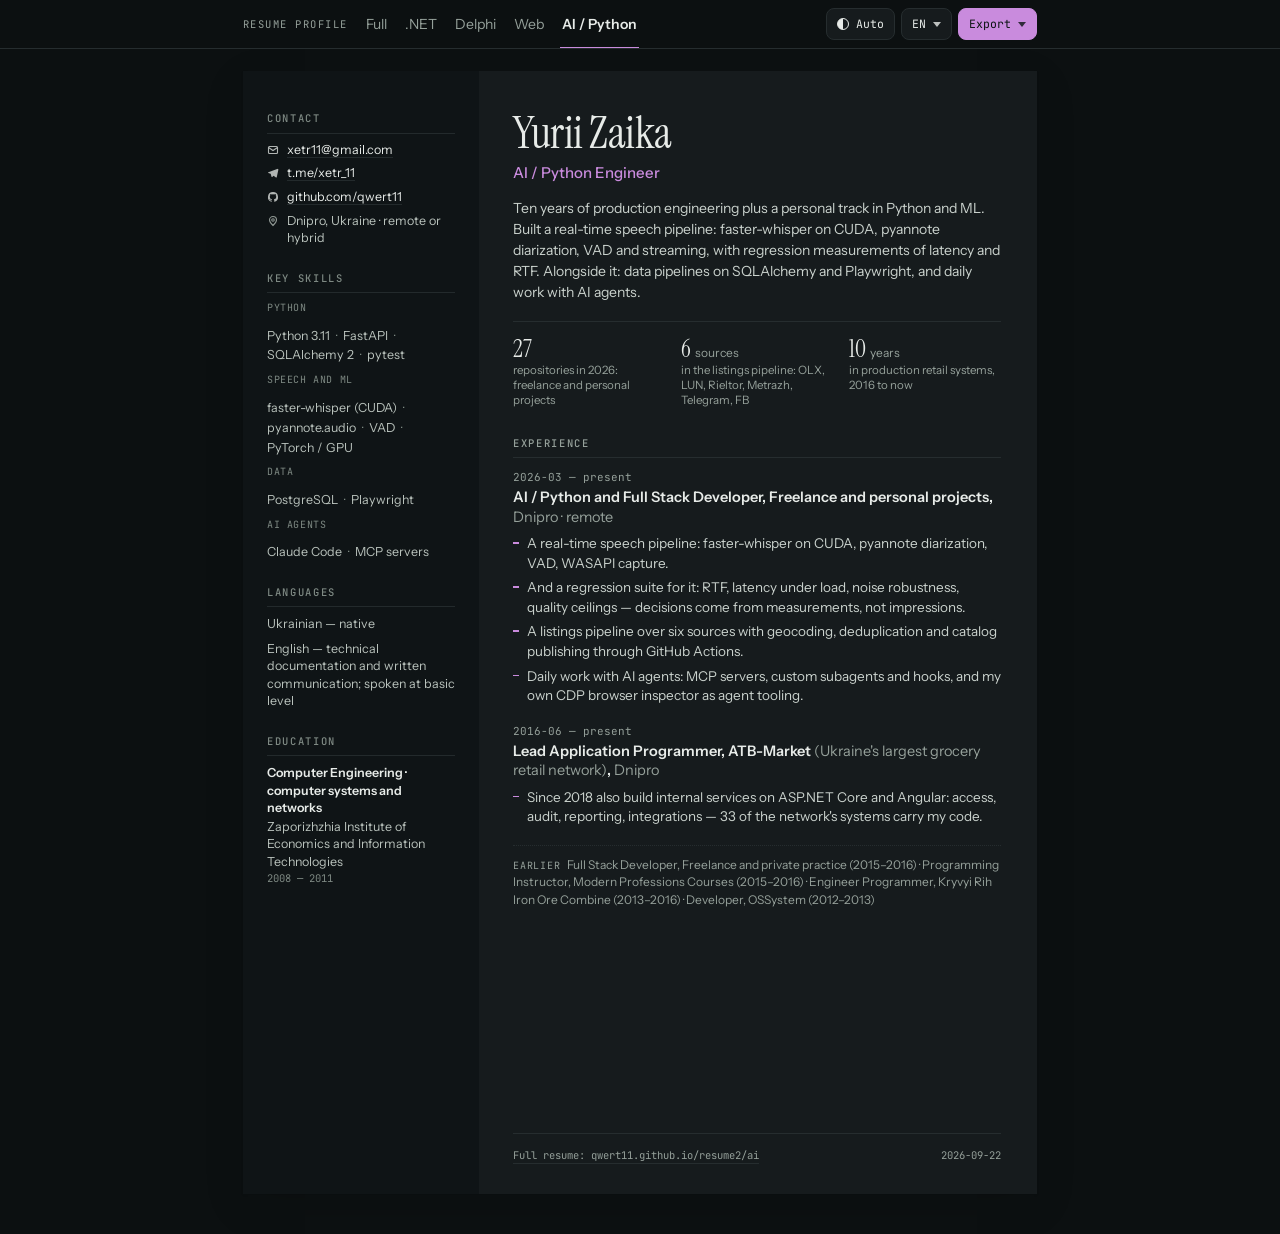
==== commit 5b690e60: "Панель сверху закреплена, управление в одну строку; данные без счётчиков кода - Одна sticky-панель: " ====
--- a/output/site/ai/index.html
+++ b/output/site/ai/index.html
@@ -4,42 +4,50 @@
 <meta charset="utf-8">
 <meta name="viewport" content="width=device-width,initial-scale=1">
 <title>Yurii Zaika — AI / Python Engineer</title>
-<meta name="description" content="Ten years of production engineering plus a personal track in Python and ML. Built a real-time speech pipeline: faster-whisper on CUDA, pyannote diarization, VAD and streaming — 55 modules, 15,500 lines of Python, with regression measurements of latency and RTF. Alongside it: data pipelines on SQLAlchemy and Playwright, and daily work with AI agents.">
+<meta name="description" content="Ten years of production engineering plus a personal track in Python and ML. Built a real-time speech pipeline: faster-whisper on CUDA, pyannote diarization, VAD and streaming, with regression measurements of latency and RTF. Alongside it: data pipelines on SQLAlchemy and Playwright, and daily work with AI agents.">
 <link rel="preconnect" href="https://fonts.googleapis.com">
 <link rel="preconnect" href="https://fonts.gstatic.com" crossorigin>
 <link rel="stylesheet" href="https://fonts.googleapis.com/css2?family=Instrument+Sans:wght@400;500;600&family=Instrument+Serif&family=JetBrains+Mono:wght@400;500&display=swap">
 <link rel="stylesheet" href="../assets/css/site.css">
 </head>
 <body data-target="ai">
-<script>window.RESUME_DATA = {"profile": {"name": {"uk": "Юрій Заїка", "en": "Yurii Zaika"}, "location": {"uk": "Дніпро, Україна · віддалено або гібрид", "en": "Dnipro, Ukraine · remote or hybrid"}, "titles": {"full": {"uk": "Провідний інженер ПЗ · .NET та Delphi", "en": "Lead Software Engineer · .NET & Delphi"}, "dotnet": {"uk": "Senior .NET інженер", "en": "Senior .NET Engineer"}, "delphi": {"uk": "Senior Delphi інженер · модернізація legacy", "en": "Senior Delphi Engineer · Legacy Modernization"}, "web": {"uk": "Full Stack інженер · .NET та Angular", "en": "Full Stack Engineer · .NET & Angular"}, "ai": {"uk": "AI / Python інженер", "en": "AI / Python Engineer"}}, "summary": {"full": {"uk": "Десять років усередині ядра однієї роздрібної мережі: торгова система на Delphi, якою щодня працюють магазини, і сервіси на ASP.NET Core, що поступово забирають її функції. Доступи для 2000+ користувачів, фіскальні та EDI-інтеграції, міграція клієнта з Delphi 6 на Delphi 12.", "en": "Ten years inside the core systems of one retail network: a Delphi trading platform that stores run on daily, and ASP.NET Core services that keep taking over its functions. Access control for 2,000+ users, fiscal and EDI integrations, and an ongoing Delphi 6 to Delphi 12 client migration."}, "dotnet": {"uk": "Senior .NET інженер: ASP.NET Core та Web API на .NET 7, EF Core і T-SQL, інтеграції з Kafka, EDI, M.E.Doc та Oracle EBS, аутентифікація через OIDC, ADFS і Kerberos. Власна система керування доступом на 2000+ користувачів.", "en": "Senior .NET engineer: ASP.NET Core and Web API on .NET 7, EF Core and T-SQL, integrations over Kafka, EDI, M.E.Doc and Oracle EBS, authentication through OIDC, ADFS and Kerberos. Built the in-house access management system used by 2,000+ people."}, "delphi": {"uk": "Delphi-інженер із десятирічним досвідом супроводу торгової системи у продакшені: 955 модулів, 828 форм, MS SQL. Веду міграцію клієнта з Delphi 6 на Delphi 12 і написав інструмент звіряння форм та мапінгу БД між версіями.", "en": "Delphi engineer with ten years of production ownership of a retail trading system: 955 units, 828 forms, MS SQL. Currently migrating the client from Delphi 6 to Delphi 12, with a purpose-built tool that diffs forms and database mappings between the two versions."}, "web": {"uk": "Full stack інженер: ASP.NET Core та Web API на бекенді, Angular 13 з Kendo UI і Razor на фронті, real-time через SignalR. Внутрішні системи для роздрібної мережі — доступи, аудит, звітність, інтеграції.", "en": "Full stack engineer: ASP.NET Core and Web API on the back end, Angular 13 with Kendo UI and Razor on the front, real-time over SignalR. Internal systems for a retail network: access control, audit, reporting, integrations."}, "ai": {"uk": "Десять років промислової розробки — і власний трек у Python та ML. Побудував голосовий пайплайн реального часу: faster-whisper на CUDA, діаризація pyannote, VAD і потокова обробка — 55 модулів, 15 500 рядків Python, з регресійними замірами затримки та RTF. Поряд — конвеєри даних на SQLAlchemy і Playwright та щоденна робота з ІІ-агентами.", "en": "Ten years of production engineering plus a personal track in Python and ML. Built a real-time speech pipeline: faster-whisper on CUDA, pyannote diarization, VAD and streaming — 55 modules, 15,500 lines of Python, with regression measurements of latency and RTF. Alongside it: data pipelines on SQLAlchemy and Playwright, and daily work with AI agents."}}, "contacts": [{"id": "email", "label": "xetr11@gmail.com", "href": "mailto:xetr11@gmail.com"}, {"id": "telegram", "label": "t.me/xetr_11", "href": "https://t.me/xetr_11"}, {"id": "github", "label": "github.com/qwert11", "href": "https://github.com/qwert11"}], "metrics": [{"value": "10", "unit": {"uk": "років", "en": "years"}, "label": {"uk": "у виробничих системах роздрібу, з 2016 і донині", "en": "in production retail systems, 2016 to now"}, "tags": ["full", "dotnet", "delphi", "web", "ai"]}, {"value": "2 000+", "unit": {"uk": "", "en": ""}, "label": {"uk": "користувачів у системі доступів, яку я побудував", "en": "users on the access system I built"}, "tags": ["full", "dotnet", "web"]}, {"value": "33", "unit": {"uk": "", "en": ""}, "label": {"uk": "внутрішні системи мережі, у яких є мій код", "en": "internal systems of the network carry my code"}, "tags": ["full", "dotnet", "delphi", "web"]}, {"value": "2", "unit": {"uk": "стеки", "en": "stacks"}, "label": {"uk": "Delphi і .NET — паралельно, без зупинки бізнесу", "en": "Delphi and .NET in parallel, with the business running"}, "tags": ["full", "delphi"]}, {"value": "955", "unit": {"uk": "модулів", "en": "units"}, "label": {"uk": "і 828 форм у клієнті торгової системи", "en": "and 828 forms in the trading system client"}, "tags": ["delphi"]}, {"value": ".NET 7", "unit": {"uk": "", "en": ""}, "label": {"uk": "основна платформа сервісів; ще 3.1, 5 і 6 у супроводі", "en": "the main service platform; 3.1, 5 and 6 also in support"}, "tags": ["dotnet", "web"]}, {"value": "15 500", "unit": {"uk": "рядків", "en": "lines"}, "label": {"uk": "Python у голосовому пайплайні: 55 модулів, STT і діаризація", "en": "of Python in the speech pipeline: 55 modules, STT and diarization"}, "tags": ["ai", "python"]}, {"value": "27", "unit": {"uk": "", "en": ""}, "label": {"uk": "репозиторіїв за 2026 рік: фриланс і власні проєкти", "en": "repositories in 2026: freelance and personal projects"}, "tags": ["ai", "python", "web"]}, {"value": "6", "unit": {"uk": "джерел", "en": "sources"}, "label": {"uk": "у конвеєрі збору оголошень: OLX, ЛУН, Rieltor, Metrazh, Telegram, FB", "en": "in the listings pipeline: OLX, LUN, Rieltor, Metrazh, Telegram, FB"}, "tags": ["ai", "python"]}], "sections": {"stack": {"uk": "Стек", "en": "Stack"}, "strengths": {"uk": "Що я зробив", "en": "What I delivered"}, "summary_cards": {"uk": "Коротко", "en": "At a glance"}, "projects": {"uk": "Ключові проєкти", "en": "Key projects"}, "details": {"uk": "Досвід", "en": "Experience"}, "education": {"uk": "Освіта та сертифікати", "en": "Education and certificates"}, "domain": {"uk": "Предметна область", "en": "Domain knowledge"}, "languages": {"uk": "Мови", "en": "Languages"}, "side": {"uk": "Код на GitHub", "en": "Code on GitHub"}}, "ui": {"auto": {"uk": "Авто", "en": "Auto"}, "light": {"uk": "Світла", "en": "Light"}, "dark": {"uk": "Темна", "en": "Dark"}, "pdf": {"uk": "PDF", "en": "PDF"}, "word": {"uk": "Word", "en": "Word"}, "markdown": {"uk": "Markdown", "en": "Markdown"}, "full": {"uk": "Все", "en": "Full"}, "dotnet": {"uk": ".NET", "en": ".NET"}, "delphi": {"uk": "Delphi", "en": "Delphi"}, "web": {"uk": "Web", "en": "Web"}, "ai": {"uk": "AI / Python", "en": "AI / Python"}, "ua": {"uk": "Укр", "en": "UA"}, "en": {"uk": "Анг", "en": "EN"}, "details_anchor": {"uk": "Деталі нижче", "en": "Details below"}, "present": {"uk": "донині", "en": "present"}, "profiles_hint": {"uk": "Профіль резюме", "en": "Resume profile"}}}, "sections": {"stack": {"uk": "Стек", "en": "Stack"}, "strengths": {"uk": "Що я зробив", "en": "What I delivered"}, "summary_cards": {"uk": "Коротко", "en": "At a glance"}, "projects": {"uk": "Ключові проєкти", "en": "Key projects"}, "details": {"uk": "Досвід", "en": "Experience"}, "education": {"uk": "Освіта та сертифікати", "en": "Education and certificates"}, "domain": {"uk": "Предметна область", "en": "Domain knowledge"}, "languages": {"uk": "Мови", "en": "Languages"}, "side": {"uk": "Код на GitHub", "en": "Code on GitHub"}}, "ui": {"auto": {"uk": "Авто", "en": "Auto"}, "light": {"uk": "Світла", "en": "Light"}, "dark": {"uk": "Темна", "en": "Dark"}, "pdf": {"uk": "PDF", "en": "PDF"}, "word": {"uk": "Word", "en": "Word"}, "markdown": {"uk": "Markdown", "en": "Markdown"}, "full": {"uk": "Все", "en": "Full"}, "dotnet": {"uk": ".NET", "en": ".NET"}, "delphi": {"uk": "Delphi", "en": "Delphi"}, "web": {"uk": "Web", "en": "Web"}, "ai": {"uk": "AI / Python", "en": "AI / Python"}, "ua": {"uk": "Укр", "en": "UA"}, "en": {"uk": "Анг", "en": "EN"}, "details_anchor": {"uk": "Деталі нижче", "en": "Details below"}, "present": {"uk": "донині", "en": "present"}, "profiles_hint": {"uk": "Профіль резюме", "en": "Resume profile"}}, "titleTextObj": {"uk": "AI / Python інженер", "en": "AI / Python Engineer"}, "summaryTextObj": {"uk": "Десять років промислової розробки — і власний трек у Python та ML. Побудував голосовий пайплайн реального часу: faster-whisper на CUDA, діаризація pyannote, VAD і потокова обробка — 55 модулів, 15 500 рядків Python, з регресійними замірами затримки та RTF. Поряд — конвеєри даних на SQLAlchemy і Playwright та щоденна робота з ІІ-агентами.", "en": "Ten years of production engineering plus a personal track in Python and ML. Built a real-time speech pipeline: faster-whisper on CUDA, pyannote diarization, VAD and streaming — 55 modules, 15,500 lines of Python, with regression measurements of latency and RTF. Alongside it: data pipelines on SQLAlchemy and Playwright, and daily work with AI agents."}};</script>
+<script>window.RESUME_DATA = {"profile": {"name": {"uk": "Юрій Заїка", "en": "Yurii Zaika"}, "location": {"uk": "Дніпро, Україна · віддалено або гібрид", "en": "Dnipro, Ukraine · remote or hybrid"}, "titles": {"full": {"uk": "Провідний інженер ПЗ · .NET та Delphi", "en": "Lead Software Engineer · .NET & Delphi"}, "dotnet": {"uk": "Senior .NET інженер", "en": "Senior .NET Engineer"}, "delphi": {"uk": "Senior Delphi інженер · модернізація legacy", "en": "Senior Delphi Engineer · Legacy Modernization"}, "web": {"uk": "Full Stack інженер · .NET та Angular", "en": "Full Stack Engineer · .NET & Angular"}, "ai": {"uk": "AI / Python інженер", "en": "AI / Python Engineer"}}, "summary": {"full": {"uk": "Десять років усередині ядра однієї роздрібної мережі: торгова система на Delphi, якою щодня працюють магазини, і сервіси на ASP.NET Core, що поступово забирають її функції. Доступи для 2000+ користувачів, фіскальні та EDI-інтеграції, міграція клієнта з Delphi 6 на Delphi 12.", "en": "Ten years inside the core systems of one retail network: a Delphi trading platform that stores run on daily, and ASP.NET Core services that keep taking over its functions. Access control for 2,000+ users, fiscal and EDI integrations, and an ongoing Delphi 6 to Delphi 12 client migration."}, "dotnet": {"uk": "Senior .NET інженер: ASP.NET Core та Web API на .NET 7, EF Core і T-SQL, інтеграції з Kafka, EDI, M.E.Doc та Oracle EBS, аутентифікація через OIDC, ADFS і Kerberos. Власна система керування доступом на 2000+ користувачів.", "en": "Senior .NET engineer: ASP.NET Core and Web API on .NET 7, EF Core and T-SQL, integrations over Kafka, EDI, M.E.Doc and Oracle EBS, authentication through OIDC, ADFS and Kerberos. Built the in-house access management system used by 2,000+ people."}, "delphi": {"uk": "Delphi-інженер із десятирічним досвідом супроводу торгової системи у продакшені: клієнт, якому щодня довіряють магазини мережі, MS SQL, фіскальний контур. Веду міграцію клієнта з Delphi 6 на Delphi 12 і написав інструмент звіряння інтерфейсу та мапінгу БД між версіями.", "en": "Delphi engineer with ten years of production ownership of a retail trading system: the client the network's stores run on daily, MS SQL, the fiscal workflows. Currently migrating the client from Delphi 6 to Delphi 12, with a purpose-built tool that diffs UI and database mappings between the two versions."}, "web": {"uk": "Full stack інженер: ASP.NET Core та Web API на бекенді, Angular 13 з Kendo UI і Razor на фронті, real-time через SignalR. Внутрішні системи для роздрібної мережі — доступи, аудит, звітність, інтеграції.", "en": "Full stack engineer: ASP.NET Core and Web API on the back end, Angular 13 with Kendo UI and Razor on the front, real-time over SignalR. Internal systems for a retail network: access control, audit, reporting, integrations."}, "ai": {"uk": "Десять років промислової розробки — і власний трек у Python та ML. Побудував голосовий пайплайн реального часу: faster-whisper на CUDA, діаризація pyannote, VAD і потокова обробка, з регресійними замірами затримки та RTF. Поряд — конвеєри даних на SQLAlchemy і Playwright та щоденна робота з ІІ-агентами.", "en": "Ten years of production engineering plus a personal track in Python and ML. Built a real-time speech pipeline: faster-whisper on CUDA, pyannote diarization, VAD and streaming, with regression measurements of latency and RTF. Alongside it: data pipelines on SQLAlchemy and Playwright, and daily work with AI agents."}}, "contacts": [{"id": "email", "label": "xetr11@gmail.com", "href": "mailto:xetr11@gmail.com"}, {"id": "telegram", "label": "t.me/xetr_11", "href": "https://t.me/xetr_11"}, {"id": "github", "label": "github.com/qwert11", "href": "https://github.com/qwert11"}], "metrics": [{"value": "10", "unit": {"uk": "років", "en": "years"}, "label": {"uk": "у виробничих системах роздрібу, з 2016 і донині", "en": "in production retail systems, 2016 to now"}, "tags": ["full", "dotnet", "delphi", "web", "ai"]}, {"value": "2 000+", "unit": {"uk": "", "en": ""}, "label": {"uk": "користувачів у системі доступів, яку я побудував", "en": "users on the access system I built"}, "tags": ["full", "dotnet", "web"]}, {"value": "33", "unit": {"uk": "", "en": ""}, "label": {"uk": "внутрішні системи мережі, у яких є мій код", "en": "internal systems of the network carry my code"}, "tags": ["full", "dotnet", "delphi", "web"]}, {"value": "2", "unit": {"uk": "стеки", "en": "stacks"}, "label": {"uk": "Delphi і .NET — паралельно, без зупинки бізнесу", "en": "Delphi and .NET in parallel, with the business running"}, "tags": ["full", "delphi"]}, {"value": ".NET 7", "unit": {"uk": "", "en": ""}, "label": {"uk": "основна платформа внутрішніх сервісів мережі", "en": "the main platform of the network's internal services"}, "tags": ["dotnet", "web"]}, {"value": "27", "unit": {"uk": "", "en": ""}, "label": {"uk": "репозиторіїв за 2026 рік: фриланс і власні проєкти", "en": "repositories in 2026: freelance and personal projects"}, "tags": ["ai", "python", "web"]}, {"value": "6", "unit": {"uk": "джерел", "en": "sources"}, "label": {"uk": "у конвеєрі збору оголошень: OLX, ЛУН, Rieltor, Metrazh, Telegram, FB", "en": "in the listings pipeline: OLX, LUN, Rieltor, Metrazh, Telegram, FB"}, "tags": ["ai", "python"]}], "sections": {"stack": {"uk": "Стек", "en": "Stack"}, "strengths": {"uk": "Що я зробив", "en": "What I delivered"}, "summary_cards": {"uk": "Коротко", "en": "At a glance"}, "projects": {"uk": "Ключові проєкти", "en": "Key projects"}, "details": {"uk": "Досвід", "en": "Experience"}, "education": {"uk": "Освіта та сертифікати", "en": "Education and certificates"}, "domain": {"uk": "Предметна область", "en": "Domain knowledge"}, "languages": {"uk": "Мови", "en": "Languages"}, "side": {"uk": "Код на GitHub", "en": "Code on GitHub"}}, "ui": {"auto": {"uk": "Авто", "en": "Auto"}, "light": {"uk": "Світла", "en": "Light"}, "dark": {"uk": "Темна", "en": "Dark"}, "pdf": {"uk": "PDF", "en": "PDF"}, "word": {"uk": "Word", "en": "Word"}, "markdown": {"uk": "Markdown", "en": "Markdown"}, "full": {"uk": "Все", "en": "Full"}, "dotnet": {"uk": ".NET", "en": ".NET"}, "delphi": {"uk": "Delphi", "en": "Delphi"}, "web": {"uk": "Web", "en": "Web"}, "ai": {"uk": "AI / Python", "en": "AI / Python"}, "ua": {"uk": "Укр", "en": "UA"}, "en": {"uk": "Анг", "en": "EN"}, "details_anchor": {"uk": "Деталі нижче", "en": "Details below"}, "present": {"uk": "донині", "en": "present"}, "profiles_hint": {"uk": "Профіль резюме", "en": "Resume profile"}}}, "sections": {"stack": {"uk": "Стек", "en": "Stack"}, "strengths": {"uk": "Що я зробив", "en": "What I delivered"}, "summary_cards": {"uk": "Коротко", "en": "At a glance"}, "projects": {"uk": "Ключові проєкти", "en": "Key projects"}, "details": {"uk": "Досвід", "en": "Experience"}, "education": {"uk": "Освіта та сертифікати", "en": "Education and certificates"}, "domain": {"uk": "Предметна область", "en": "Domain knowledge"}, "languages": {"uk": "Мови", "en": "Languages"}, "side": {"uk": "Код на GitHub", "en": "Code on GitHub"}}, "ui": {"auto": {"uk": "Авто", "en": "Auto"}, "light": {"uk": "Світла", "en": "Light"}, "dark": {"uk": "Темна", "en": "Dark"}, "pdf": {"uk": "PDF", "en": "PDF"}, "word": {"uk": "Word", "en": "Word"}, "markdown": {"uk": "Markdown", "en": "Markdown"}, "full": {"uk": "Все", "en": "Full"}, "dotnet": {"uk": ".NET", "en": ".NET"}, "delphi": {"uk": "Delphi", "en": "Delphi"}, "web": {"uk": "Web", "en": "Web"}, "ai": {"uk": "AI / Python", "en": "AI / Python"}, "ua": {"uk": "Укр", "en": "UA"}, "en": {"uk": "Анг", "en": "EN"}, "details_anchor": {"uk": "Деталі нижче", "en": "Details below"}, "present": {"uk": "донині", "en": "present"}, "profiles_hint": {"uk": "Профіль резюме", "en": "Resume profile"}}, "titleTextObj": {"uk": "AI / Python інженер", "en": "AI / Python Engineer"}, "summaryTextObj": {"uk": "Десять років промислової розробки — і власний трек у Python та ML. Побудував голосовий пайплайн реального часу: faster-whisper на CUDA, діаризація pyannote, VAD і потокова обробка, з регресійними замірами затримки та RTF. Поряд — конвеєри даних на SQLAlchemy і Playwright та щоденна робота з ІІ-агентами.", "en": "Ten years of production engineering plus a personal track in Python and ML. Built a real-time speech pipeline: faster-whisper on CUDA, pyannote diarization, VAD and streaming, with regression measurements of latency and RTF. Alongside it: data pipelines on SQLAlchemy and Playwright, and daily work with AI agents."}};</script>
 <script src="../assets/js/theme.js"></script>
 
 <a class="skip" href="#main">Skip to content</a>
 
+<header class="topbar">
+  <div class="topbar-in">
+    <nav class="profiles" aria-label="Resume profiles">
+      <span class="profiles-hint" data-i18n-profiles-hint></span>
+      <a href="../index.html" class="" data-i18n-nav-full></a>
+      <a href="../dotnet/index.html" class="" data-i18n-nav-dotnet></a>
+      <a href="../delphi/index.html" class="" data-i18n-nav-delphi></a>
+      <a href="../web/index.html" class="" data-i18n-nav-web></a>
+      <a href="../ai/index.html" class="active" data-i18n-nav-ai></a>
+    </nav>
+    <div class="tools">
+      <button type="button" class="btn" data-theme-cycle aria-label="Theme"></button>
+      <details class="dd dd-lang">
+        <summary class="btn" data-i18n-lang-current></summary>
+        <div class="menu">
+          <button type="button" data-lang="uk"></button>
+          <button type="button" data-lang="en"></button>
+        </div>
+      </details>
+      <details class="dd dd-export">
+        <summary class="btn primary" data-i18n-export></summary>
+        <div class="menu">
+          <a href="resume.pdf" data-dl-pdf data-i18n-btn-pdf></a>
+          <a href="resume.docx" data-dl-docx data-i18n-btn-word></a>
+          <a href="resume.md" data-dl-md data-i18n-btn-markdown></a>
+        </div>
+      </details>
+    </div>
+  </div>
+</header>
+
 <div class="page">
-
-  <nav class="profiles" aria-label="Resume profiles">
-    <span class="profiles-hint" data-i18n-profiles-hint></span>
-    <a href="../index.html" class="" data-i18n-nav-full></a>
-    <a href="../dotnet/index.html" class="" data-i18n-nav-dotnet></a>
-    <a href="../delphi/index.html" class="" data-i18n-nav-delphi></a>
-    <a href="../web/index.html" class="" data-i18n-nav-web></a>
-    <a href="../ai/index.html" class="active" data-i18n-nav-ai></a>
-  </nav>
-
-  <nav class="tools" aria-label="Page controls">
-    <div class="seg" role="group" aria-label="Theme">
-      <button type="button" data-theme-mode="auto"></button><button type="button" data-theme-mode="light"></button><button type="button" data-theme-mode="dark"></button>
-    </div>
-    <div class="seg" role="group" aria-label="Language">
-      <button type="button" data-lang="uk"></button><button type="button" data-lang="en"></button>
-    </div>
-    <div class="dl">
-      <a class="btn primary" href="resume.pdf" data-dl-pdf data-i18n-btn-pdf></a>
-      <a class="btn" href="resume.docx" data-dl-docx data-i18n-btn-word></a>
-      <a class="btn" href="resume.md" data-dl-md data-i18n-btn-markdown></a>
-    </div>
-  </nav>
 
   <div class="sheet">
 
@@ -92,14 +100,10 @@
       <header class="head">
         <h1 data-i18n-name>Yurii Zaika</h1>
         <p class="role" data-i18n-target-title>AI / Python Engineer</p>
-        <p class="summary" data-i18n-summary>Ten years of production engineering plus a personal track in Python and ML. Built a real-time speech pipeline: faster-whisper on CUDA, pyannote diarization, VAD and streaming — 55 modules, 15,500 lines of Python, with regression measurements of latency and RTF. Alongside it: data pipelines on SQLAlchemy and Playwright, and daily work with AI agents.</p>
+        <p class="summary" data-i18n-summary>Ten years of production engineering plus a personal track in Python and ML. Built a real-time speech pipeline: faster-whisper on CUDA, pyannote diarization, VAD and streaming, with regression measurements of latency and RTF. Alongside it: data pipelines on SQLAlchemy and Playwright, and daily work with AI agents.</p>
       </header>
 
       <ul class="figures">
-        <li>
-          <b>15 500 <span data-uk="рядків" data-en="lines">lines</span></b>
-          <span data-uk="Python у голосовому пайплайні: 55 модулів, STT і діаризація" data-en="of Python in the speech pipeline: 55 modules, STT and diarization">of Python in the speech pipeline: 55 modules, STT and diarization</span>
-        </li>
         <li>
           <b>27</b>
           <span data-uk="репозиторіїв за 2026 рік: фриланс і власні проєкти" data-en="repositories in 2026: freelance and personal projects">repositories in 2026: freelance and personal projects</span>
@@ -120,7 +124,7 @@
           <p class="when">2026-03 — <span data-i18n-present></span></p>
           <h3><span data-uk="AI / Python та full stack розробник" data-en="AI / Python and Full Stack Developer">AI / Python and Full Stack Developer</span>, <span data-uk="Фриланс і власні проєкти" data-en="Freelance and personal projects">Freelance and personal projects</span>, <span class="city" data-uk="Дніпро · віддалено" data-en="Dnipro · remote">Dnipro · remote</span></h3>
           <ul class="points">
-            <li data-uk="Голосовий пайплайн реального часу: faster-whisper на CUDA, діаризація pyannote, VAD, потоковий захват WASAPI — 55 модулів, 15 500 рядків Python." data-en="A real-time speech pipeline: faster-whisper on CUDA, pyannote diarization, VAD, WASAPI capture — 55 modules, 15,500 lines of Python.">A real-time speech pipeline: faster-whisper on CUDA, pyannote diarization, VAD, WASAPI capture — 55 modules, 15,500 lines of Python.</li>
+            <li data-uk="Голосовий пайплайн реального часу: faster-whisper на CUDA, діаризація pyannote, VAD, потоковий захват WASAPI." data-en="A real-time speech pipeline: faster-whisper on CUDA, pyannote diarization, VAD, WASAPI capture.">A real-time speech pipeline: faster-whisper on CUDA, pyannote diarization, VAD, WASAPI capture.</li>
             <li data-uk="Для нього ж — набір регресійних замірів: RTF, затримка під навантаженням, стійкість до шуму, межі якості; рішення приймаю за цифрами, а не на слух." data-en="And a regression suite for it: RTF, latency under load, noise robustness, quality ceilings — decisions come from measurements, not impressions.">And a regression suite for it: RTF, latency under load, noise robustness, quality ceilings — decisions come from measurements, not impressions.</li>
             <li data-uk="Конвеєр збору оголошень із шести джерел із геокодуванням, дедублікацією і публікацією каталогу через GitHub Actions." data-en="A listings pipeline over six sources with geocoding, deduplication and catalog publishing through GitHub Actions.">A listings pipeline over six sources with geocoding, deduplication and catalog publishing through GitHub Actions.</li>
             <li data-uk="Щоденна робота з ІІ-агентами: MCP-сервери, власні субагенти та хуки, свій CDP-інспектор браузера як інструмент для агентів." data-en="Daily work with AI agents: MCP servers, custom subagents and hooks, and my own CDP browser inspector as agent tooling.">Daily work with AI agents: MCP servers, custom subagents and hooks, and my own CDP browser inspector as agent tooling.</li>
--- a/output/site/assets/css/site.css
+++ b/output/site/assets/css/site.css
@@ -69,37 +69,65 @@
   letter-spacing:.16em;text-transform:uppercase;
 }
 
-.page{max-width:794px;margin:0 auto;padding:18px 0 40px}
-
-/* ---------- profile switcher and controls above the sheet ---------- */
-.profiles{display:flex;flex-wrap:wrap;align-items:center;gap:4px 16px;margin:0 0 10px;border-bottom:1px solid var(--line)}
+.page{max-width:794px;margin:0 auto;padding:22px 0 40px}
+
+/* ---------- sticky top bar: profiles left, controls right ---------- */
+.topbar{
+  position:sticky;top:0;z-index:20;
+  background:var(--ground);border-bottom:1px solid var(--line);
+}
+.topbar-in{
+  max-width:794px;margin:0 auto;min-height:48px;
+  display:flex;align-items:center;justify-content:space-between;gap:8px 16px;
+}
+.profiles{display:flex;align-items:center;gap:0 14px;min-width:0;overflow-x:auto;scrollbar-width:none}
+.profiles::-webkit-scrollbar{display:none}
 .profiles-hint{
   font-family:"JetBrains Mono",monospace;font-size:10.5px;letter-spacing:.14em;
-  text-transform:uppercase;color:var(--muted);margin-right:4px;
+  text-transform:uppercase;color:var(--muted);margin-right:2px;white-space:nowrap;
 }
 .profiles a{
-  padding:9px 2px 10px;color:var(--muted);text-decoration:none;min-height:36px;
+  padding:14px 2px 13px;color:var(--muted);text-decoration:none;white-space:nowrap;
   font-size:14px;border-bottom:2px solid transparent;margin-bottom:-1px;
 }
 .profiles a:hover{color:var(--ink)}
 .profiles a.active{color:var(--ink);border-bottom-color:var(--accent);font-weight:600}
-.tools{display:flex;flex-wrap:wrap;align-items:center;justify-content:flex-end;gap:8px;margin:0 0 14px}
-.seg{display:inline-flex;border:1px solid var(--line);border-radius:9px;overflow:hidden;background:var(--sheet)}
-.seg button{
-  border:0;background:transparent;color:var(--muted);cursor:pointer;
-  font-family:"JetBrains Mono",monospace;font-size:11.5px;padding:7px 11px;min-height:36px;
-}
-.seg button+button{border-left:1px solid var(--line)}
-.seg button.active{background:var(--accent-soft);color:var(--accent)}
-.dl{display:flex;gap:7px;flex-wrap:wrap;justify-content:flex-end}
+.tools{display:flex;align-items:center;gap:6px;flex:0 0 auto}
 .btn{
-  display:inline-flex;align-items:center;min-height:36px;
-  border:1px solid var(--line);border-radius:9px;padding:6px 12px;
+  display:inline-flex;align-items:center;min-height:32px;cursor:pointer;
+  border:1px solid var(--line);border-radius:8px;padding:5px 10px;
   background:var(--sheet);color:var(--ink);text-decoration:none;
-  font-family:"JetBrains Mono",monospace;font-size:11.5px;
+  font-family:"JetBrains Mono",monospace;font-size:11.5px;line-height:1;
 }
 .btn:hover{border-color:var(--accent);color:var(--accent)}
 .btn.primary{background:var(--accent);border-color:var(--accent);color:var(--accent-ink)}
+.btn.primary:hover{color:var(--accent-ink);opacity:.9}
+[data-theme-cycle]{min-width:64px;justify-content:center}
+[data-theme-cycle]::before{
+  content:"";width:10px;height:10px;border-radius:50%;margin-right:7px;flex:0 0 auto;
+  border:1.5px solid currentColor;background:linear-gradient(90deg,currentColor 50%,transparent 50%);
+}
+[data-theme-cycle][data-mode="light"]::before{background:transparent}
+[data-theme-cycle][data-mode="dark"]::before{background:currentColor}
+
+/* dropdowns on <details>: no JS needed to open, JS only closes them */
+.dd{position:relative}
+.dd summary{list-style:none;user-select:none}
+.dd summary::-webkit-details-marker{display:none}
+.dd summary::after{content:"";width:0;height:0;margin-left:7px;border:4px solid transparent;border-top:5px solid currentColor;border-bottom:0;opacity:.8}
+.dd .menu{
+  position:absolute;right:0;top:calc(100% + 6px);min-width:132px;z-index:30;
+  display:flex;flex-direction:column;padding:4px;
+  background:var(--sheet);border:1px solid var(--line);border-radius:10px;
+  box-shadow:0 8px 28px rgba(0,0,0,.14);
+}
+.dd .menu a,.dd .menu button{
+  display:block;text-align:left;border:0;background:transparent;cursor:pointer;
+  padding:8px 10px;border-radius:7px;color:var(--ink);text-decoration:none;
+  font-family:"JetBrains Mono",monospace;font-size:11.5px;
+}
+.dd .menu a:hover,.dd .menu button:hover{background:var(--accent-soft);color:var(--accent)}
+.dd .menu button.active{color:var(--accent);font-weight:600}
 
 /* ---------- the sheet ---------- */
 .sheet{
@@ -155,7 +183,7 @@
 .summary{margin:14px 0 0;font-size:14px;line-height:1.5;color:var(--ink-soft)}
 
 .figures{
-  display:grid;grid-template-columns:repeat(4,1fr);gap:10px 16px;
+  display:grid;grid-template-columns:repeat(auto-fit,minmax(110px,1fr));gap:10px 16px;
   margin:18px 0 0;padding:14px 0 0;border-top:1px solid var(--line);list-style:none;
 }
 .figures b{
@@ -190,8 +218,11 @@
 /* ---------- mobile ---------- */
 @media screen and (max-width:820px){
   .page{padding:12px 0 24px}
-  .tools,.profiles{padding:0 16px;justify-content:flex-start}
-  .dl{justify-content:flex-start}
+  .topbar-in{padding:0 12px;flex-wrap:wrap;gap:0 12px}
+  .profiles{order:2;flex:1 1 100%;gap:0 12px}
+  .profiles-hint{display:none}
+  .profiles a{padding:10px 2px 11px;font-size:13.5px}
+  .tools{order:1;width:100%;justify-content:flex-end;padding:8px 0 4px}
   .sheet{grid-template-columns:1fr;min-height:0;box-shadow:none}
   .side{order:2;padding:26px 16px 28px}
   .body{order:1;padding:28px 16px 22px}
@@ -201,7 +232,7 @@
 }
 @media screen and (max-width:380px){
   .figures{grid-template-columns:1fr}
-  .seg button,.btn{font-size:11px;padding:6px 9px}
+  .btn{font-size:11px;padding:5px 8px}
 }
 
 /* ---------- print: one A4 page ---------- */
@@ -215,7 +246,7 @@
   html,body{background:#fff}
   body{font-size:9.8pt;line-height:1.32}
   .page{max-width:none;margin:0;padding:0}
-  .tools,.profiles,.skip,.foot .muted{display:none}
+  .topbar,.skip,.foot .muted{display:none}
   .sheet{
     grid-template-columns:60mm minmax(0,1fr);
     width:210mm;height:296.5mm;min-height:0;overflow:hidden;box-shadow:none;
